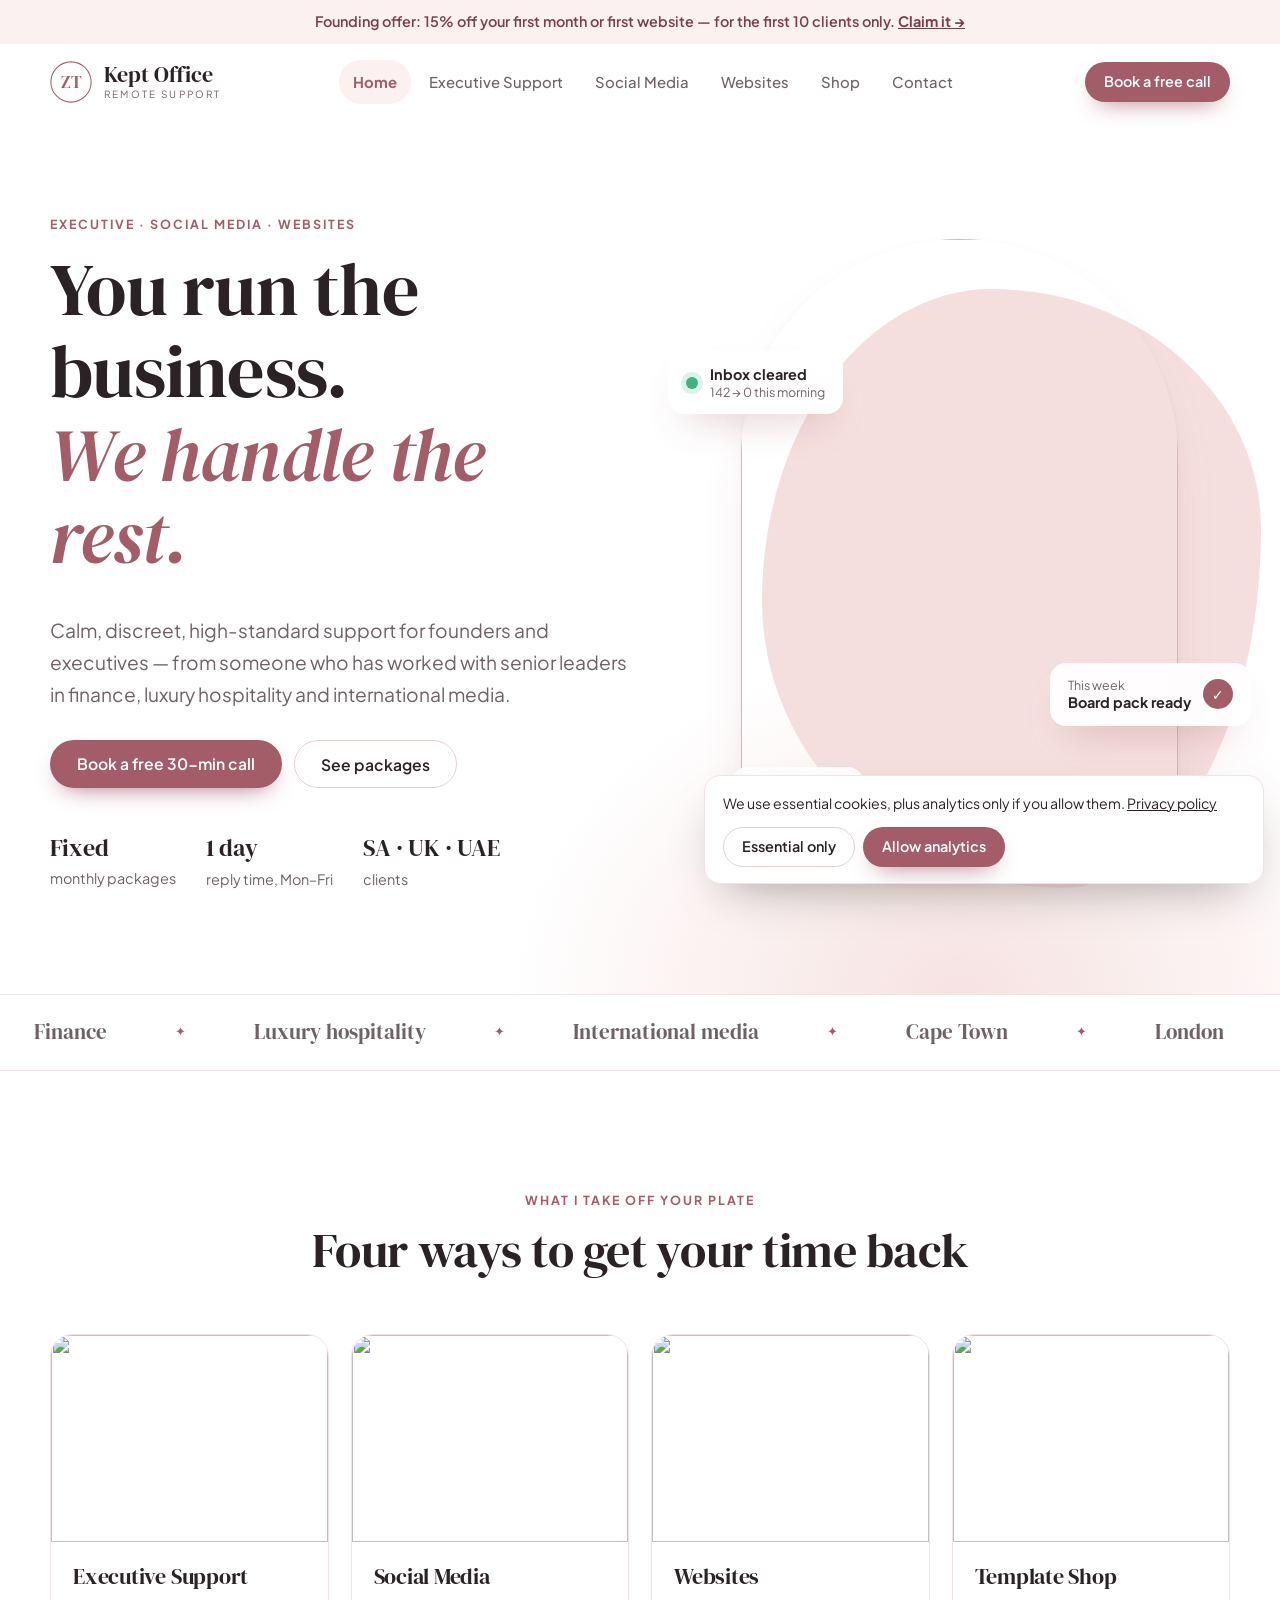
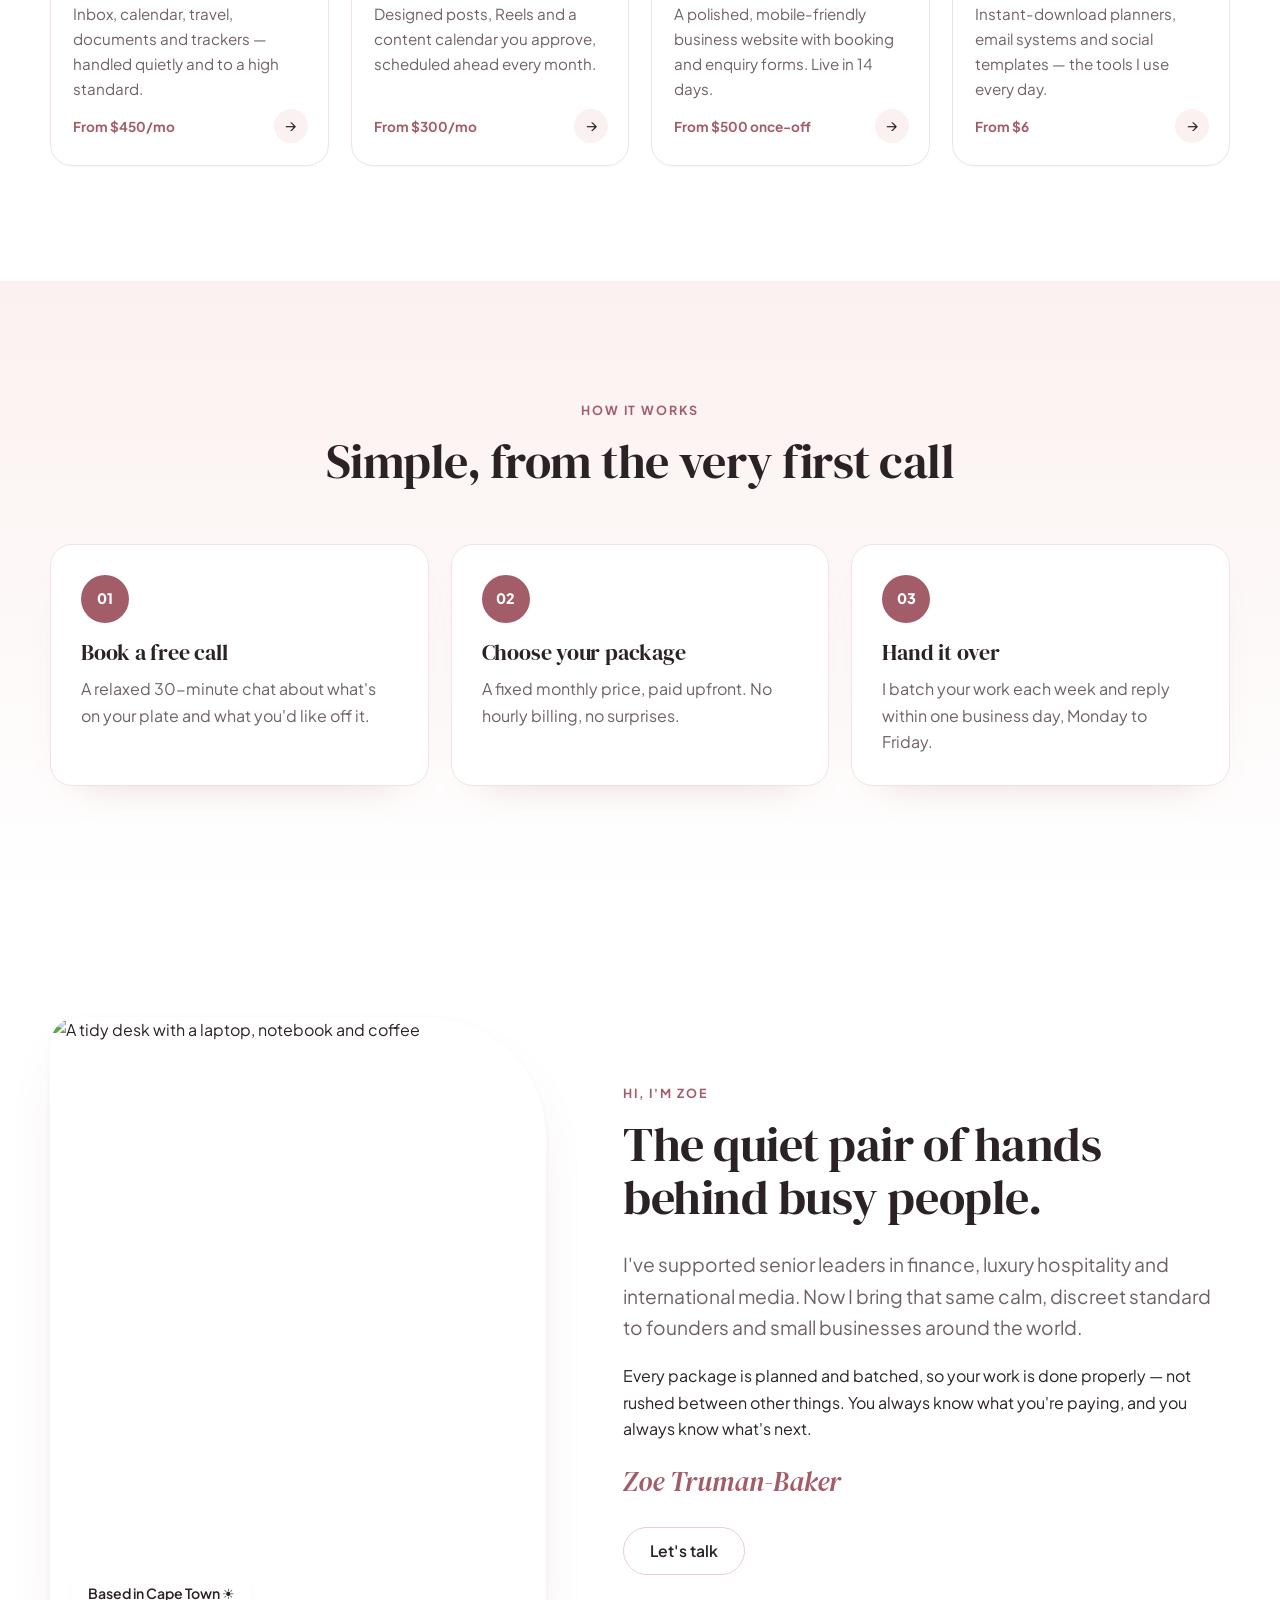
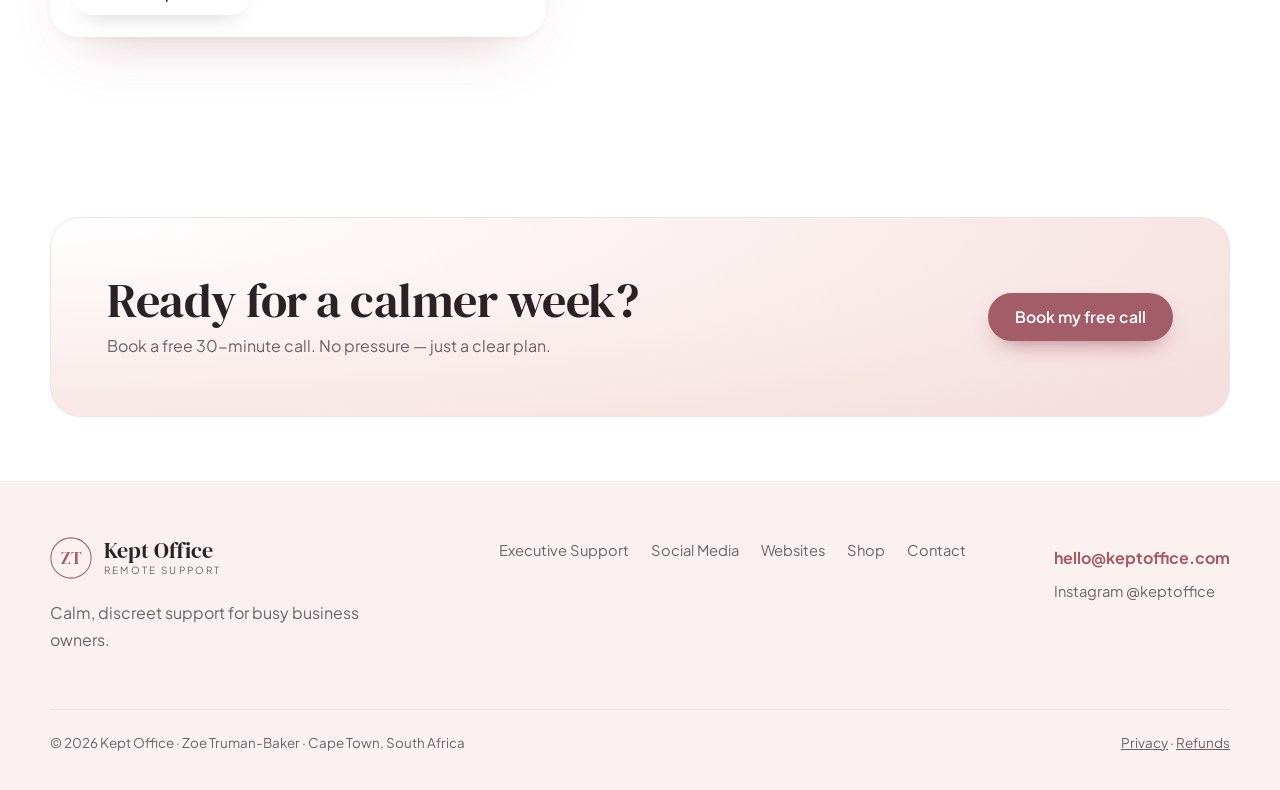
==== option-1-blush/index.html @ e0695403 "Kept Office website: three design options built from the brief" ====
<!doctype html>
<html lang="en">
<head>
  <meta charset="utf-8">
  <meta name="viewport" content="width=device-width, initial-scale=1">
  <title>Kept Office — Executive, Social Media & Website Support</title>
  <meta name="description" content="Kept Office takes admin, social media and websites off busy business owners' plates. Fixed monthly packages, calm and discreet support from Cape Town. Book a free 30-minute call.">
  <meta property="og:title" content="Kept Office — You run the business. We handle the rest.">
  <meta property="og:description" content="Premium remote executive support, social media management, websites and templates.">
  <meta property="og:type" content="website">
  <meta name="theme-color" content="#ffffff">
  <link rel="icon" href="data:image/svg+xml,%3Csvg xmlns='http://www.w3.org/2000/svg' viewBox='0 0 48 48'%3E%3Ccircle cx='24' cy='24' r='24' fill='%23F7E1E0'/%3E%3Ctext x='24' y='31' text-anchor='middle' font-family='Georgia' font-size='19' fill='%23A35D69'%3EZT%3C/text%3E%3C/svg%3E">
  <link rel="preconnect" href="https://fonts.googleapis.com">
  <link rel="preconnect" href="https://fonts.gstatic.com" crossorigin>
  <link href="https://fonts.googleapis.com/css2?family=DM+Serif+Display:ital@0;1&family=Plus+Jakarta+Sans:wght@400;500;600;700;800&display=swap" rel="stylesheet">
  <link rel="stylesheet" href="../shared/base.css">
  <link rel="stylesheet" href="styles.css">
</head>
<body>
  <a class="skip" href="#main">Skip to content</a>

  <div class="offer"><span data-offer></span> <a href="#contact" data-tab-link="contact">Claim it →</a></div>

  <header class="header">
    <div class="wrap header__row">
      <a class="logo" href="#home" data-tab-link="home" aria-label="Kept Office home">
        <svg class="logo__mark" viewBox="0 0 48 48" aria-hidden="true"><circle cx="24" cy="24" r="23" fill="none" stroke="currentColor" stroke-width="1.2"/><text x="24" y="30.5" text-anchor="middle" font-family="DM Serif Display, Georgia, serif" font-size="19" fill="currentColor">ZT</text></svg>
        <span class="logo__word">Kept Office<small>Remote support</small></span>
      </a>
      <nav class="nav" aria-label="Main">
        <ul>
          <li><a href="#home" data-tab-link="home">Home</a></li>
          <li><a href="#executive" data-tab-link="executive">Executive Support</a></li>
          <li><a href="#social" data-tab-link="social">Social Media</a></li>
          <li><a href="#websites" data-tab-link="websites">Websites</a></li>
          <li><a href="#shop" data-tab-link="shop">Shop</a></li>
          <li><a href="#contact" data-tab-link="contact">Contact</a></li>
        </ul>
      </nav>
      <a class="btn btn--primary btn--sm header__cta" href="#contact" data-tab-link="contact">Book a free call</a>
      <button class="nav-toggle" aria-label="Menu" aria-expanded="false"><span></span></button>
    </div>
  </header>

  <main id="main">
    <!-- ================= HOME ================= -->
    <section data-panel="home" data-title="Home">
      <div class="hero">
        <div class="wrap hero__grid">
          <div class="hero__copy">
            <span class="eyebrow">Executive · Social media · Websites</span>
            <h1>You run the business. <em>We handle the rest.</em></h1>
            <p class="lede">Calm, discreet, high-standard support for founders and executives — from someone who has worked with senior leaders in finance, luxury hospitality and international media.</p>
            <div class="btn-row">
              <a class="btn btn--primary" href="#contact" data-tab-link="contact">Book a free 30-min call</a>
              <a class="btn btn--ghost" href="#executive" data-tab-link="executive">See packages</a>
            </div>
            <ul class="hero__trust">
              <li><strong>Fixed</strong> monthly packages</li>
              <li><strong>1 day</strong> reply time, Mon–Fri</li>
              <li><strong>SA · UK · UAE</strong> clients</li>
            </ul>
          </div>
          <div class="hero__art" aria-hidden="true">
            <div class="hero__blob"></div>
            <div class="hero__arch"><img src="https://images.unsplash.com/photo-1497215728101-856f4ea42174?auto=format&fit=crop&w=1000&q=80" alt=""></div>
            <div class="float float--a"><span class="float__dot"></span><div><b>Inbox cleared</b><small>142 → 0 this morning</small></div></div>
            <div class="float float--b"><div><small>This week</small><b>Board pack ready</b></div><span class="float__tick">✓</span></div>
            <div class="float float--c"><b>16</b><small>posts scheduled</small></div>
          </div>
        </div>
      </div>

      <div class="marquee" aria-hidden="true">
        <div class="marquee__track">
          <span>Finance</span><span>Luxury hospitality</span><span>International media</span><span>Cape Town</span><span>London</span><span>Dubai</span>
          <span>Finance</span><span>Luxury hospitality</span><span>International media</span><span>Cape Town</span><span>London</span><span>Dubai</span>
        </div>
      </div>

      <section class="section">
        <div class="wrap">
          <div class="section-head section-head--center">
            <span class="eyebrow">What I take off your plate</span>
            <h2>Four ways to get your time back</h2>
          </div>
          <div class="services" data-render="services"></div>
        </div>
      </section>

      <section class="section section--blush">
        <div class="wrap">
          <div class="section-head section-head--center">
            <span class="eyebrow">How it works</span>
            <h2>Simple, from the very first call</h2>
          </div>
          <ol class="steps" data-render="steps"></ol>
        </div>
      </section>

      <section class="section">
        <div class="wrap about">
          <div class="about__img" data-reveal>
            <img src="https://images.unsplash.com/photo-1488190211105-8b0e65b80b4e?auto=format&fit=crop&w=1000&q=80" alt="A tidy desk with a laptop, notebook and coffee" loading="lazy">
            <span class="about__tag">Based in Cape Town ☀</span>
          </div>
          <div class="about__copy" data-reveal style="--d:120ms">
            <span class="eyebrow">Hi, I'm Zoe</span>
            <h2>The quiet pair of hands behind busy people.</h2>
            <p class="lede">I've supported senior leaders in finance, luxury hospitality and international media. Now I bring that same calm, discreet standard to founders and small businesses around the world.</p>
            <p>Every package is planned and batched, so your work is done properly — not rushed between other things. You always know what you're paying, and you always know what's next.</p>
            <p class="signature">Zoe Truman-Baker</p>
            <a class="btn btn--ghost" href="#contact" data-tab-link="contact">Let's talk</a>
          </div>
        </div>
      </section>

      <section class="section section--tight">
        <div class="wrap">
          <div class="cta-band" data-reveal>
            <div>
              <h2>Ready for a calmer week?</h2>
              <p>Book a free 30-minute call. No pressure — just a clear plan.</p>
            </div>
            <a class="btn btn--primary" href="#contact" data-tab-link="contact">Book my free call</a>
          </div>
        </div>
      </section>
    </section>

    <!-- ================= EXECUTIVE ================= -->
    <section data-panel="executive" data-title="Executive Support" hidden>
      <div class="page-hero">
        <div class="wrap page-hero__grid">
          <div>
            <span class="eyebrow">Executive Support</span>
            <h1>Your inbox, calendar and paperwork — <em>handled.</em></h1>
            <p class="lede">Fixed monthly packages, paid upfront. Replies within one business day, Monday to Friday.</p>
          </div>
          <div class="page-hero__img"><img src="https://images.unsplash.com/photo-1484480974693-6ca0a78fb36b?auto=format&fit=crop&w=900&q=80" alt="An open planner and laptop on a desk" loading="lazy"></div>
        </div>
      </div>
      <section class="section section--top0">
        <div class="wrap">
          <div class="packages" data-render="packages" data-service="executive"></div>
          <p class="note">Prices in US dollars; rand shown at about R16.80 per dollar. Month to month — cancel any time before your next month.</p>
        </div>
      </section>
      <section class="section section--blush">
        <div class="wrap faq-wrap">
          <div class="section-head"><span class="eyebrow">Good to know</span><h2>Questions, answered</h2></div>
          <div class="faq" data-render="faq" data-service="executive"></div>
        </div>
      </section>
    </section>

    <!-- ================= SOCIAL ================= -->
    <section data-panel="social" data-title="Social Media" hidden>
      <div class="page-hero">
        <div class="wrap page-hero__grid">
          <div>
            <span class="eyebrow">Social Media Management</span>
            <h1>Show up every week, <em>without lifting a finger.</em></h1>
            <p class="lede">Designed posts, Reels and captions planned a month ahead — you approve, I schedule.</p>
          </div>
          <div class="page-hero__img"><img src="https://images.unsplash.com/photo-1611162617213-7d7a39e9b1d7?auto=format&fit=crop&w=900&q=80" alt="A phone showing social media apps" loading="lazy"></div>
        </div>
      </div>
      <section class="section section--top0">
        <div class="wrap">
          <div class="packages" data-render="packages" data-service="social"></div>
          <p class="note">Prices in US dollars; rand shown at about R16.80 per dollar. Ad spend for Premium is paid separately.</p>
        </div>
      </section>
      <section class="section section--blush">
        <div class="wrap faq-wrap">
          <div class="section-head"><span class="eyebrow">Good to know</span><h2>Questions, answered</h2></div>
          <div class="faq" data-render="faq" data-service="social"></div>
        </div>
      </section>
    </section>

    <!-- ================= WEBSITES ================= -->
    <section data-panel="websites" data-title="Websites" hidden>
      <div class="page-hero">
        <div class="wrap page-hero__grid">
          <div>
            <span class="eyebrow">Website Design</span>
            <h1>A beautiful website, <em>live in 14 days.</em></h1>
            <p class="lede">One clear price. Mobile-friendly, easy for you to edit, and built to bring you enquiries.</p>
          </div>
          <div class="page-hero__img"><img src="https://images.unsplash.com/photo-1467232004584-a241de8bcf5d?auto=format&fit=crop&w=900&q=80" alt="A website design on a laptop screen" loading="lazy"></div>
        </div>
      </div>
      <section class="section section--top0">
        <div class="wrap web-grid">
          <div class="packages packages--single" data-render="packages" data-service="websites"></div>
          <div>
            <h3>Add-ons</h3>
            <p class="muted">Optional extras on top of your website.</p>
            <ul class="addons" data-render="addons"></ul>
          </div>
        </div>
      </section>
      <section class="section section--blush">
        <div class="wrap">
          <div class="section-head"><span class="eyebrow">Sample websites</span><h2>Recent sample builds</h2><p class="lede">Three very different sites for fictional businesses — open one to explore it in full.</p></div>
          <div class="samples" data-render="samples"></div>
        </div>
      </section>
      <section class="section">
        <div class="wrap faq-wrap">
          <div class="section-head"><span class="eyebrow">Good to know</span><h2>Questions, answered</h2></div>
          <div class="faq" data-render="faq" data-service="websites"></div>
        </div>
      </section>
    </section>

    <!-- ================= SHOP ================= -->
    <section data-panel="shop" data-title="Shop" hidden>
      <div class="page-hero page-hero--center">
        <div class="wrap">
          <span class="eyebrow">The Shop</span>
          <h1>Templates I use <em>every day.</em></h1>
          <p class="lede">Instant downloads from $6. Planners, email systems and social templates — ready the moment you pay.</p>
        </div>
      </div>
      <section class="section section--top0">
        <div class="wrap">
          <h2 class="h-sm">Bundles</h2>
          <div class="bundles" data-render="bundles"></div>
        </div>
      </section>
      <section class="section section--blush">
        <div class="wrap">
          <div class="shop-head"><h2 class="h-sm">All templates</h2><div class="filters" data-render="filters"></div></div>
          <div class="products" data-render="products"></div>
        </div>
      </section>
      <section class="section">
        <div class="wrap">
          <div class="lead">
            <div><span class="eyebrow">Free download</span><h2>Get the content calendar free</h2><p class="muted">A ready-to-use monthly planner for your posts. Pop in your email and it's yours.</p></div>
            <form data-form="lead" novalidate>
              <label class="sr-only" for="lead-email-1">Email address</label>
              <input id="lead-email-1" type="email" name="email" placeholder="Your email address" required autocomplete="email">
              <button class="btn btn--primary" type="submit">Send it to me</button>
              <p class="form__status" role="status"></p>
            </form>
          </div>
        </div>
      </section>
    </section>

    <!-- ================= CONTACT ================= -->
    <section data-panel="contact" data-title="Contact" hidden>
      <div class="page-hero page-hero--center">
        <div class="wrap">
          <span class="eyebrow">Contact</span>
          <h1>Let's make your week <em>lighter.</em></h1>
          <p class="lede">Book a free 30-minute discovery call, or send a message. I reply within one business day.</p>
        </div>
      </div>
      <section class="section section--top0">
        <div class="wrap contact">
          <div class="card card--blush">
            <h2 class="h-sm">Book a free 30-minute call</h2>
            <p class="muted">Pick a time that suits you. We'll talk about what's on your plate and which package fits.</p>
            <div class="booking__slots" aria-hidden="true"><span>Mon 10:00</span><span>Tue 14:30</span><span>Wed 09:00</span><span>Thu 11:00</span><span>Fri 13:00</span><span>More…</span></div>
            <a class="btn btn--primary" data-booking href="#">Open the booking calendar</a>
            <hr>
            <p class="muted small">Prefer email?</p>
            <a class="contact__email" data-email href="#"></a>
          </div>
          <div class="card">
            <h2 class="h-sm">Send a message</h2>
            <form class="form" data-form="contact">
              <div class="form__row">
                <div class="field"><label for="c1-name">Your name</label><input id="c1-name" name="name" required autocomplete="name"></div>
                <div class="field"><label for="c1-email">Email</label><input id="c1-email" type="email" name="email" required autocomplete="email"></div>
              </div>
              <div class="field"><label for="c1-company">Business name <span class="muted">(optional)</span></label><input id="c1-company" name="company" autocomplete="organization"></div>
              <div class="field"><label for="c1-topic">I'm interested in</label><select id="c1-topic" name="topic" data-render="topics"></select></div>
              <div class="field"><label for="c1-msg">Message</label><textarea id="c1-msg" name="message" required placeholder="A little about your business and what you'd like help with"></textarea></div>
              <button class="btn btn--primary" type="submit">Send message</button>
              <p class="form__status" role="status"></p>
            </form>
          </div>
        </div>
      </section>
    </section>
  </main>

  <footer class="footer">
    <div class="wrap">
      <div class="footer__row">
        <div>
          <a class="logo" href="#home" data-tab-link="home">
            <svg class="logo__mark" viewBox="0 0 48 48" aria-hidden="true"><circle cx="24" cy="24" r="23" fill="none" stroke="currentColor" stroke-width="1.2"/><text x="24" y="30.5" text-anchor="middle" font-family="DM Serif Display, Georgia, serif" font-size="19" fill="currentColor">ZT</text></svg>
            <span class="logo__word">Kept Office<small>Remote support</small></span>
          </a>
          <p class="muted footer__tag">Calm, discreet support for busy business owners.</p>
        </div>
        <ul class="footer__links">
          <li><a href="#executive" data-tab-link="executive">Executive Support</a></li>
          <li><a href="#social" data-tab-link="social">Social Media</a></li>
          <li><a href="#websites" data-tab-link="websites">Websites</a></li>
          <li><a href="#shop" data-tab-link="shop">Shop</a></li>
          <li><a href="#contact" data-tab-link="contact">Contact</a></li>
        </ul>
        <div>
          <a class="contact__email" data-email href="#"></a><br>
          <a class="footer__ig" href="https://instagram.com/keptoffice" target="_blank" rel="noopener">Instagram @keptoffice</a>
        </div>
      </div>
      <div class="footer__base">
        <span>© <span data-year></span> Kept Office · Zoe Truman-Baker · Cape Town, South Africa</span>
        <span><a href="#" data-policy="privacy">Privacy</a> · <a href="#" data-policy="refund">Refunds</a></span>
      </div>
    </div>
  </footer>

  <script src="../shared/content.js"></script>
  <script src="../shared/app.js"></script>
</body>
</html>
---- shared/base.css ----
/* =========================================================
   Kept Office — shared base styles
   Each design option sets the tokens in :root and adds its own look.
   ========================================================= */
*,
*::before,
*::after { box-sizing: border-box; }
[hidden] { display: none !important; }
html { -webkit-text-size-adjust: 100%; scroll-padding-top: 90px; }
body {
  margin: 0;
  font-family: "Plus Jakarta Sans", system-ui, -apple-system, "Segoe UI", sans-serif;
  font-size: 1rem;
  line-height: 1.65;
  color: var(--ink);
  background: var(--bg);
  -webkit-font-smoothing: antialiased;
  overflow-x: hidden;
}
body.modal-open { overflow: hidden; }
img, svg { display: block; max-width: 100%; }
img { height: auto; }
a { color: inherit; }
button { font: inherit; color: inherit; cursor: pointer; }
h1, h2, h3, h4 { font-family: "DM Serif Display", Georgia, serif; font-weight: 400; line-height: 1.12; margin: 0 0 .5em; letter-spacing: -.01em; }
h1 { font-size: clamp(2.6rem, 6vw, 4.6rem); }
h2 { font-size: clamp(2rem, 4vw, 3rem); }
h3 { font-size: 1.45rem; }
p { margin: 0 0 1em; }
:focus-visible { outline: 3px solid var(--focus, var(--accent)); outline-offset: 3px; border-radius: 6px; }
[tabindex="-1"]:focus { outline: none; }

.wrap { width: min(1180px, 100% - 32px); margin-inline: auto; }
.section { padding: clamp(64px, 9vw, 120px) 0; }
.eyebrow { display: inline-block; font-size: .78rem; font-weight: 700; letter-spacing: .16em; text-transform: uppercase; color: var(--accent); margin-bottom: 14px; }
.lede { font-size: clamp(1.05rem, 1.6vw, 1.2rem); color: var(--muted); max-width: 60ch; }
.section-head { max-width: 680px; margin-bottom: clamp(36px, 5vw, 56px); }
.section-head--center { text-align: center; margin-inline: auto; }
.section-head--center .lede { margin-inline: auto; }
.muted { color: var(--muted); }
.small { font-size: .88rem; }
.h-sm { font-size: clamp(1.6rem, 2.6vw, 2.1rem); }
.sr-only { position: absolute; width: 1px; height: 1px; padding: 0; margin: -1px; overflow: hidden; clip: rect(0,0,0,0); white-space: nowrap; border: 0; }
.section--tight { padding: clamp(32px, 5vw, 64px) 0; }
.section--top0 { padding-top: 0; }
.page-hero--center { text-align: center; }
.page-hero--center h1, .page-hero--center .lede { margin-inline: auto; }
.page-hero__grid { display: grid; grid-template-columns: 1.2fr .8fr; gap: 48px; align-items: center; }
.page-hero__img { border-radius: var(--radius); overflow: hidden; aspect-ratio: 4 / 3; box-shadow: var(--shadow-lg); }
.page-hero__img img { width: 100%; height: 100%; object-fit: cover; }
@media (max-width: 860px) { .page-hero__grid { grid-template-columns: 1fr; gap: 28px; } }
.web-grid { display: grid; grid-template-columns: 1fr 1fr; gap: 40px; align-items: start; }
.web-grid .packages--single { max-width: none; }
@media (max-width: 860px) { .web-grid { grid-template-columns: 1fr; } }
.shop-head { display: flex; flex-wrap: wrap; justify-content: space-between; align-items: center; gap: 8px 24px; margin-bottom: 8px; }
.shop-head .h-sm { margin: 0 0 28px; }
hr { border: 0; border-top: 1px solid var(--line); margin: 26px 0; }
.skip { position: absolute; left: -9999px; top: 8px; z-index: 999; background: var(--ink); color: var(--bg); padding: 10px 16px; border-radius: 8px; }
.skip:focus { left: 8px; }

/* ---------- Buttons ---------- */
.btn {
  display: inline-flex; align-items: center; justify-content: center; gap: 10px;
  min-height: 48px; padding: 0 26px; border-radius: var(--btn-radius, 999px);
  font-weight: 600; font-size: .98rem; text-decoration: none; border: 1.5px solid transparent;
  transition: transform .25s ease, background .25s ease, color .25s ease, box-shadow .25s ease, border-color .25s ease;
  white-space: nowrap;
}
.btn:hover { transform: translateY(-2px); }
.btn:active { transform: translateY(0); }
.btn--primary { background: var(--accent); color: var(--accent-ink); box-shadow: 0 10px 24px -12px var(--accent); }
.btn--primary:hover { background: var(--accent-hover, var(--accent)); box-shadow: 0 16px 30px -12px var(--accent); }
.btn--ghost { background: transparent; color: var(--ink); border-color: var(--line-strong, var(--line)); }
.btn--ghost:hover { border-color: var(--ink); }
.btn--sm { min-height: 40px; padding: 0 18px; font-size: .9rem; }
.btn-row { display: flex; flex-wrap: wrap; gap: 12px; }

/* ---------- Logo ---------- */
.logo { display: inline-flex; align-items: center; gap: 12px; text-decoration: none; color: var(--ink); }
.logo__mark { width: 42px; height: 42px; flex: none; }
.logo__word { font-family: "DM Serif Display", Georgia, serif; font-size: 1.35rem; line-height: 1; }
.logo__word small { display: block; font-family: "Plus Jakarta Sans", sans-serif; font-size: .62rem; letter-spacing: .22em; text-transform: uppercase; color: var(--muted); margin-top: 4px; }

/* ---------- Header + tab nav ---------- */
.header { position: sticky; top: 0; z-index: 50; background: var(--header-bg, var(--bg)); transition: box-shadow .3s ease, background .3s ease; }
.header.is-scrolled { box-shadow: 0 8px 30px -18px rgba(0,0,0,.25); }
.header__row { display: flex; align-items: center; justify-content: space-between; gap: 20px; min-height: 76px; }
.nav ul { list-style: none; margin: 0; padding: 0; display: flex; gap: 4px; }
.nav a { display: block; padding: 10px 14px; border-radius: 999px; text-decoration: none; font-size: .93rem; font-weight: 500; color: var(--muted); transition: color .2s, background .2s; }
.nav a:hover { color: var(--ink); }
.nav a.is-active { color: var(--ink); font-weight: 700; }
.nav-toggle { display: none; width: 46px; height: 46px; border-radius: 12px; border: 1px solid var(--line); background: var(--surface); align-items: center; justify-content: center; }
.nav-toggle span, .nav-toggle span::before, .nav-toggle span::after { display: block; width: 20px; height: 2px; background: var(--ink); border-radius: 2px; position: relative; transition: transform .3s, background .3s; }
.nav-toggle span::before, .nav-toggle span::after { content: ""; position: absolute; left: 0; }
.nav-toggle span::before { top: -6px; }
.nav-toggle span::after { top: 6px; }
.nav-open .nav-toggle span { background: transparent; }
.nav-open .nav-toggle span::before { transform: translateY(6px) rotate(45deg); }
.nav-open .nav-toggle span::after { transform: translateY(-6px) rotate(-45deg); }
.header__cta { flex: none; }

@media (max-width: 980px) {
  .nav-toggle { display: inline-flex; }
  .header__cta { display: none; }
  .nav { position: absolute; left: 0; right: 0; top: 100%; background: var(--header-bg, var(--bg)); border-bottom: 1px solid var(--line); box-shadow: 0 20px 30px -20px rgba(0,0,0,.25); max-height: 0; overflow: hidden; transition: max-height .4s ease; }
  .nav-open .nav { max-height: 80vh; }
  .nav ul { flex-direction: column; padding: 8px 16px 20px; }
  .nav a { padding: 14px 12px; font-size: 1.05rem; border-radius: 10px; }
}

/* ---------- Offer banner ---------- */
.offer { text-align: center; font-size: .9rem; font-weight: 600; padding: 10px 16px; background: var(--offer-bg, var(--accent)); color: var(--offer-ink, var(--accent-ink)); }
.offer a { font-weight: 700; }

/* ---------- Panels ---------- */
[data-panel].is-active { animation: panelIn .55s cubic-bezier(.2,.7,.2,1) both; }
@keyframes panelIn { from { opacity: 0; transform: translateY(14px); } to { opacity: 1; transform: none; } }
.page-hero { padding: clamp(56px, 8vw, 104px) 0 clamp(32px, 5vw, 56px); }
.page-hero h1 { font-size: clamp(2.4rem, 5.4vw, 4rem); max-width: 16ch; }

/* ---------- Reveal ---------- */
[data-reveal] { opacity: 0; transform: translateY(22px); transition: opacity .7s ease var(--d, 0ms), transform .7s cubic-bezier(.2,.7,.2,1) var(--d, 0ms); }
[data-reveal].is-visible { opacity: 1; transform: none; }

/* ---------- Service cards ---------- */
.services { display: grid; grid-template-columns: repeat(4, 1fr); gap: 22px; }
.svc { position: relative; display: flex; flex-direction: column; text-decoration: none; color: inherit; background: var(--surface); border-radius: var(--radius); overflow: hidden; border: 1px solid var(--line); transition: transform .35s ease, box-shadow .35s ease, border-color .35s; }
.svc:hover { transform: translateY(-6px); box-shadow: var(--shadow-lg); }
.svc__img { aspect-ratio: 4 / 3; overflow: hidden; }
.svc__img img { width: 100%; height: 100%; object-fit: cover; transition: transform .8s ease; }
.svc:hover .svc__img img { transform: scale(1.06); }
.svc__body { padding: 22px 22px 26px; display: flex; flex-direction: column; flex: 1; }
.svc__title { font-size: 1.4rem; }
.svc__text { color: var(--muted); font-size: .95rem; flex: 1; }
.svc__from { font-size: .85rem; font-weight: 700; color: var(--accent); }
.svc__arrow { position: absolute; right: 20px; bottom: 22px; width: 34px; height: 34px; border-radius: 50%; display: grid; place-items: center; background: var(--chip-bg); transition: transform .3s, background .3s, color .3s; }
.svc:hover .svc__arrow { transform: translateX(4px); background: var(--accent); color: var(--accent-ink); }
@media (max-width: 1080px) { .services { grid-template-columns: repeat(2, 1fr); } }
@media (max-width: 560px) { .services { grid-template-columns: 1fr; } }

/* ---------- Steps ---------- */
.steps { list-style: none; padding: 0; margin: 0; display: grid; grid-template-columns: repeat(3, 1fr); gap: 22px; counter-reset: s; }
.step { padding: 30px; border-radius: var(--radius); background: var(--surface); border: 1px solid var(--line); }
.step__n { display: inline-grid; place-items: center; width: 48px; height: 48px; border-radius: 50%; background: var(--chip-bg); color: var(--accent); font-weight: 800; font-size: .9rem; margin-bottom: 18px; }
.step__title { font-size: 1.35rem; }
.step__text { color: var(--muted); margin: 0; }
@media (max-width: 860px) { .steps { grid-template-columns: 1fr; } }

/* ---------- Packages ---------- */
.packages { display: grid; grid-template-columns: repeat(3, 1fr); gap: 22px; align-items: stretch; }
.packages--single { grid-template-columns: minmax(0, 1fr); max-width: 560px; }
.pkg { position: relative; display: flex; flex-direction: column; padding: 34px 30px 30px; border-radius: var(--radius); background: var(--surface); border: 1px solid var(--line); transition: transform .35s ease, box-shadow .35s ease; }
.pkg:hover { transform: translateY(-4px); box-shadow: var(--shadow-lg); }
.pkg--featured { border-color: var(--accent); box-shadow: var(--shadow-lg); }
.pkg__badge { position: absolute; top: -13px; left: 30px; padding: 5px 14px; border-radius: 999px; font-size: .74rem; font-weight: 700; letter-spacing: .06em; text-transform: uppercase; background: var(--accent); color: var(--accent-ink); }
.pkg__name { font-size: 1.6rem; margin-bottom: 10px; }
.pkg__price { margin: 0; display: flex; align-items: baseline; gap: 4px; }
.pkg__amt { font-family: "DM Serif Display", Georgia, serif; font-size: 3rem; line-height: 1; }
.pkg__per { color: var(--muted); font-weight: 500; }
.pkg__zar { color: var(--muted); font-size: .88rem; margin: 6px 0 22px; }
.pkg__list { list-style: none; padding: 22px 0 0; margin: 0 0 26px; border-top: 1px solid var(--line); display: grid; gap: 11px; flex: 1; }
.pkg__list li { position: relative; padding-left: 28px; font-size: .95rem; }
.pkg__list li::before { content: ""; position: absolute; left: 0; top: .32em; width: 17px; height: 17px; border-radius: 50%; background: var(--chip-bg) url("data:image/svg+xml,%3Csvg xmlns='http://www.w3.org/2000/svg' viewBox='0 0 16 16'%3E%3Cpath d='M4 8.5l2.5 2.5L12 5.5' fill='none' stroke='%23000' stroke-width='2' stroke-linecap='round' stroke-linejoin='round' opacity='.75'/%3E%3C/svg%3E") center/12px no-repeat; }
.pkg__cta { width: 100%; }
.note { font-size: .9rem; color: var(--muted); margin-top: 22px; }
@media (max-width: 980px) { .packages { grid-template-columns: 1fr; max-width: 560px; } }

/* ---------- FAQ ---------- */
.faq { display: grid; gap: 12px; max-width: 820px; }
.faq__item { border-radius: calc(var(--radius) * .7); background: var(--surface); border: 1px solid var(--line); overflow: hidden; }
.faq__item summary { list-style: none; display: flex; align-items: center; justify-content: space-between; gap: 18px; padding: 20px 24px; cursor: pointer; font-weight: 600; }
.faq__item summary::-webkit-details-marker { display: none; }
.faq__icon { position: relative; flex: none; width: 28px; height: 28px; border-radius: 50%; background: var(--chip-bg); }
.faq__icon::before, .faq__icon::after { content: ""; position: absolute; inset: 0; margin: auto; width: 11px; height: 2px; background: var(--accent); border-radius: 2px; transition: transform .3s; }
.faq__icon::after { transform: rotate(90deg); }
.faq__item[open] .faq__icon::after { transform: rotate(0); }
.faq__a { padding: 0 24px 20px; color: var(--muted); }
.faq__a p { margin: 0; }

/* ---------- Add-ons ---------- */
.addons { list-style: none; margin: 0; padding: 0; display: grid; gap: 10px; }
.addon { display: grid; grid-template-columns: 1fr auto; align-items: baseline; gap: 2px 16px; padding: 16px 20px; border-radius: calc(var(--radius) * .6); background: var(--surface); border: 1px solid var(--line); }
.addon__price { font-weight: 700; }
.addon__zar { grid-column: 2; text-align: right; color: var(--muted); font-size: .8rem; }

/* ---------- Sample sites in browser frames ---------- */
.samples { display: grid; grid-template-columns: repeat(3, 1fr); gap: 26px; }
.sample { display: block; text-decoration: none; color: inherit; }
.browser { border-radius: 14px; overflow: hidden; background: var(--surface); box-shadow: var(--shadow-lg); border: 1px solid var(--line); transition: transform .4s ease, box-shadow .4s ease; }
.sample:hover .browser { transform: translateY(-6px) rotate(-.4deg); }
.browser__bar { display: flex; align-items: center; gap: 6px; padding: 10px 12px; background: var(--chip-bg); }
.browser__bar i { width: 10px; height: 10px; border-radius: 50%; background: rgba(0,0,0,.18); }
.browser__bar i:nth-child(1) { background: #ff6058; } .browser__bar i:nth-child(2) { background: #ffbd2e; } .browser__bar i:nth-child(3) { background: #28c940; }
.browser__url { margin-left: 10px; flex: 1; font-size: .72rem; color: var(--muted); background: var(--surface); border-radius: 6px; padding: 3px 10px; overflow: hidden; text-overflow: ellipsis; white-space: nowrap; }
.browser__view { position: relative; aspect-ratio: 16 / 11; overflow: hidden; }
.browser__view img { width: 100%; height: 100%; object-fit: cover; transition: transform 6s ease; }
.sample:hover .browser__view img { transform: scale(1.08) translateY(-3%); }
.browser__mock { position: absolute; inset: 0; display: flex; flex-direction: column; justify-content: space-between; padding: 14px 16px 18px; color: #fff; background: linear-gradient(180deg, rgba(0,0,0,.45), transparent 35%, transparent 55%, rgba(0,0,0,.55)); }
.browser__nav { display: flex; justify-content: space-between; align-items: center; font-size: .72rem; gap: 8px; }
.browser__nav b { font-family: "DM Serif Display", serif; font-weight: 400; font-size: 1rem; }
.browser__head { font-family: "DM Serif Display", serif; font-size: 1.45rem; line-height: 1.1; margin: 0; max-width: 14ch; }
.sample__meta { padding: 18px 4px 0; }
.sample__meta h3 { margin-bottom: 2px; }
.sample__meta p { color: var(--muted); font-size: .9rem; margin-bottom: 8px; }
.sample__cta { font-weight: 700; font-size: .9rem; color: var(--accent); }
.sample--soon .sample__cta { color: var(--muted); }
@media (max-width: 980px) { .samples { grid-template-columns: 1fr; max-width: 520px; } }

/* ---------- Shop ---------- */
.bundles { display: grid; grid-template-columns: repeat(3, 1fr); gap: 22px; }
.bundle { position: relative; display: flex; flex-direction: column; border-radius: var(--radius); background: var(--surface); border: 1px solid var(--line); overflow: hidden; }
.bundle--featured { border-color: var(--accent); box-shadow: var(--shadow-lg); }
.bundle__preview { aspect-ratio: 300 / 170; overflow: hidden; }
.bundle__preview svg { width: 100%; height: 100%; }
.bundle__body { position: relative; padding: 26px; display: flex; flex-direction: column; flex: 1; }
.bundle__body .pkg__badge { top: -13px; left: 26px; }
.bundle__name { font-size: 1.4rem; }
.bundle__price { margin: 0 0 14px; }
.bundle__price strong { font-family: "DM Serif Display", serif; font-weight: 400; font-size: 2rem; }
.bundle__price s { color: var(--muted); margin-left: 6px; }
.bundle__list { margin: 0 0 22px; padding-left: 18px; color: var(--muted); font-size: .93rem; flex: 1; }
@media (max-width: 980px) { .bundles { grid-template-columns: 1fr; max-width: 560px; } }

.filters { display: flex; flex-wrap: wrap; gap: 10px; margin-bottom: 28px; }
.chip { min-height: 42px; padding: 0 18px; border-radius: 999px; border: 1px solid var(--line-strong, var(--line)); background: var(--surface); font-weight: 600; font-size: .9rem; transition: background .2s, color .2s, border-color .2s; }
.chip:hover { border-color: var(--ink); }
.chip.is-active { background: var(--ink); color: var(--bg); border-color: var(--ink); }

.products { display: grid; grid-template-columns: repeat(auto-fill, minmax(230px, 1fr)); gap: 20px; }
.prod { display: flex; flex-direction: column; text-align: left; padding: 0; border-radius: var(--radius); background: var(--surface); border: 1px solid var(--line); overflow: hidden; transition: transform .3s ease, box-shadow .3s ease; }
.prod:hover { transform: translateY(-5px); box-shadow: var(--shadow-lg); }
.prod__preview { display: block; aspect-ratio: 300 / 210; overflow: hidden; }
.prod__preview svg { width: 100%; height: 100%; transition: transform .6s ease; }
.prod:hover .prod__preview svg { transform: scale(1.05); }
.prod__body { display: grid; gap: 4px; padding: 16px 18px 20px; }
.prod__cat { font-size: .72rem; font-weight: 700; letter-spacing: .1em; text-transform: uppercase; color: var(--muted); }
.prod__name { font-weight: 700; line-height: 1.35; }
.prod__price { font-weight: 700; color: var(--accent); }

.lead { display: grid; grid-template-columns: 1.1fr 1fr; gap: 32px; align-items: center; padding: clamp(28px, 5vw, 52px); border-radius: calc(var(--radius) * 1.4); background: var(--lead-bg, var(--chip-bg)); }
.lead h2 { font-size: clamp(1.7rem, 3vw, 2.3rem); }
.lead form { display: flex; flex-wrap: wrap; gap: 10px; }
.lead input { flex: 1 1 220px; }
@media (max-width: 860px) { .lead { grid-template-columns: 1fr; } }

/* ---------- Forms ---------- */
.field { display: grid; gap: 6px; }
.field label { font-size: .86rem; font-weight: 600; }
input, select, textarea {
  width: 100%; font: inherit; color: var(--ink); background: var(--input-bg, var(--surface));
  border: 1.5px solid var(--line-strong, var(--line)); border-radius: 12px; padding: 13px 15px; min-height: 50px;
  transition: border-color .2s, box-shadow .2s;
}
textarea { min-height: 140px; resize: vertical; }
input:focus, select:focus, textarea:focus { outline: none; border-color: var(--accent); box-shadow: 0 0 0 4px var(--ring, rgba(0,0,0,.08)); }
.form { display: grid; gap: 16px; }
.form__row { display: grid; grid-template-columns: 1fr 1fr; gap: 16px; }
.form__status { font-size: .92rem; margin: 0; min-height: 1.4em; }
.form__status[data-state="ok"] { color: var(--ok, #187a4b); }
.form__status[data-state="err"] { color: #b42318; }
@media (max-width: 600px) { .form__row { grid-template-columns: 1fr; } }

/* ---------- Contact ---------- */
.contact { display: grid; grid-template-columns: 1fr 1.15fr; gap: 28px; align-items: start; }
.card { border-radius: var(--radius); background: var(--surface); border: 1px solid var(--line); padding: clamp(24px, 4vw, 40px); }
.booking__slots { display: grid; grid-template-columns: repeat(3, 1fr); gap: 8px; margin: 18px 0 22px; }
.booking__slots span { text-align: center; padding: 10px 6px; border-radius: 10px; background: var(--chip-bg); font-size: .85rem; font-weight: 600; }
.contact__email { display: inline-flex; gap: 10px; align-items: center; font-weight: 700; text-decoration: none; margin-top: 8px; }
@media (max-width: 900px) { .contact { grid-template-columns: 1fr; } }

/* ---------- Footer ---------- */
.footer { padding: 56px 0 36px; }
.footer__row { display: flex; flex-wrap: wrap; justify-content: space-between; gap: 28px; align-items: flex-start; }
.footer__links { display: flex; flex-wrap: wrap; gap: 8px 22px; list-style: none; padding: 0; margin: 0; }
.footer__links a { text-decoration: none; font-size: .92rem; color: var(--muted); }
.footer__links a:hover { color: var(--ink); }
.footer__base { display: flex; flex-wrap: wrap; justify-content: space-between; gap: 12px; margin-top: 40px; padding-top: 22px; border-top: 1px solid var(--line); font-size: .84rem; color: var(--muted); }
.footer__base a { color: inherit; }

/* ---------- Modal ---------- */
.modal { width: min(900px, 100% - 24px); max-height: calc(100vh - 32px); padding: 0; border: 0; border-radius: calc(var(--radius) * 1.2); background: var(--surface); color: var(--ink); box-shadow: 0 40px 80px -30px rgba(0,0,0,.5); }
.modal::backdrop { background: rgba(15, 20, 25, .55); backdrop-filter: blur(4px); }
.modal[open] { animation: modalIn .35s cubic-bezier(.2,.7,.2,1); }
@keyframes modalIn { from { opacity: 0; transform: translateY(18px) scale(.98); } to { opacity: 1; transform: none; } }
.modal__inner { position: relative; }
.modal__close { position: absolute; top: 12px; right: 12px; z-index: 2; width: 42px; height: 42px; border-radius: 50%; border: 0; background: var(--surface); box-shadow: 0 4px 14px rgba(0,0,0,.15); font-size: 1.5rem; line-height: 1; }
.pmodal { display: grid; grid-template-columns: 1.1fr 1fr; }
.pmodal__preview { background: var(--chip-bg); min-height: 320px; }
.pmodal__preview svg { width: 100%; height: 100%; }
.pmodal__info { padding: 36px 32px 32px; }
.pmodal__name { font-size: 2rem; margin: 6px 0 6px; }
.pmodal__price { font-size: 1.5rem; font-weight: 700; color: var(--accent); }
.pmodal__price small { font-size: .85rem; color: var(--muted); font-weight: 500; }
.pmodal__h { font-family: "Plus Jakarta Sans", sans-serif; font-weight: 700; font-size: .8rem; letter-spacing: .12em; text-transform: uppercase; color: var(--muted); }
.pmodal .pkg__list { border: 0; padding-top: 0; }
.pmodal__buy { width: 100%; }
.pmodal__note { font-size: .85rem; color: var(--muted); margin: 12px 0 0; }
.policy { padding: 40px 36px 28px; max-width: 640px; }
.policy__small { font-size: .85rem; color: var(--muted); }
@media (max-width: 720px) { .pmodal { grid-template-columns: 1fr; } .pmodal__preview { min-height: 0; aspect-ratio: 300 / 210; } }

/* ---------- Cookie notice ---------- */
.cookie { position: fixed; left: 16px; right: 16px; bottom: 16px; z-index: 80; max-width: 560px; margin-left: auto; display: flex; flex-wrap: wrap; align-items: center; gap: 12px 18px; padding: 16px 18px; border-radius: 16px; background: var(--surface); border: 1px solid var(--line); box-shadow: 0 20px 50px -20px rgba(0,0,0,.35); font-size: .88rem; transform: translateY(140%); transition: transform .45s cubic-bezier(.2,.7,.2,1); }
.cookie.is-in { transform: none; }
.cookie p { margin: 0; flex: 1 1 240px; }
.cookie__btns { display: flex; gap: 8px; }

@media (prefers-reduced-motion: reduce) {
  *, *::before, *::after { animation-duration: .01ms !important; animation-iteration-count: 1 !important; transition-duration: .01ms !important; scroll-behavior: auto !important; }
}
---- option-1-blush/styles.css ----
/* =========================================================
   Option 1 — "Blush"  ·  white with a dash of light shadow pink
   ========================================================= */
:root {
  --bg: #ffffff;
  --surface: #ffffff;
  --ink: #2a2225;
  --muted: #6f6266;
  --line: #f1e3e3;
  --line-strong: #e6d0d0;
  --accent: #a35d69;          /* deep rose — AA contrast with white */
  --accent-hover: #8f4e5a;
  --accent-ink: #ffffff;
  --blush: #fbf1f0;           /* light shadow pink */
  --blush-2: #f5dfde;
  --chip-bg: #fbf1f0;
  --lead-bg: #fbf1f0;
  --radius: 22px;
  --shadow-lg: 0 30px 60px -32px rgba(163, 93, 105, .38), 0 2px 6px rgba(163, 93, 105, .06);
  --ring: rgba(163, 93, 105, .16);
  --offer-bg: #fbf1f0;
  --offer-ink: #7a3f4a;
  --pv-a: #a35d69; --pv-b: #e8b4b8; --pv-bg: #fbf1f0; --pv-line: #f1dcdc; --pv-paper: #fff;
  --header-bg: rgba(255, 255, 255, .86);
}
.header { backdrop-filter: saturate(1.4) blur(14px); -webkit-backdrop-filter: saturate(1.4) blur(14px); border-bottom: 1px solid transparent; }
.header.is-scrolled { border-bottom-color: var(--line); box-shadow: 0 10px 30px -24px rgba(163,93,105,.4); }
.logo__mark { color: var(--accent); }
.nav a:hover { background: var(--blush); }
.nav a.is-active { background: var(--blush); color: var(--accent); }
h1 em, h2 em { font-style: italic; color: var(--accent); }

.section--blush { background: linear-gradient(180deg, var(--blush) 0%, #fff 100%); }

/* ---------- Hero ---------- */
.hero { position: relative; padding: clamp(40px, 7vw, 96px) 0 clamp(56px, 8vw, 110px); overflow: hidden; }
.hero::before { content: ""; position: absolute; inset: auto -10% -40% 40%; height: 80%; background: radial-gradient(closest-side, rgba(245, 223, 222, .9), transparent); z-index: -1; }
.hero__grid { display: grid; grid-template-columns: 1.05fr .95fr; gap: clamp(32px, 5vw, 72px); align-items: center; }
.hero h1 { max-width: 13ch; animation: rise .9s cubic-bezier(.2,.7,.2,1) both; }
.hero h1 em { display: inline-block; }
.hero .lede { animation: rise .9s .12s cubic-bezier(.2,.7,.2,1) both; }
.hero .btn-row { margin-top: 30px; animation: rise .9s .22s cubic-bezier(.2,.7,.2,1) both; }
.hero__trust { list-style: none; padding: 0; margin: 40px 0 0; display: flex; flex-wrap: wrap; gap: 14px 30px; font-size: .9rem; color: var(--muted); animation: rise .9s .32s both; }
.hero__trust strong { display: block; font-family: "DM Serif Display", serif; font-weight: 400; font-size: 1.5rem; color: var(--ink); }
@keyframes rise { from { opacity: 0; transform: translateY(24px); } to { opacity: 1; transform: none; } }

.hero__art { position: relative; aspect-ratio: 5 / 6; max-width: 520px; justify-self: end; width: 100%; }
.hero__blob { position: absolute; inset: 8% -6% -4% 10%; background: var(--blush-2); border-radius: 46% 54% 40% 60% / 52% 40% 60% 48%; animation: morph 14s ease-in-out infinite; }
@keyframes morph { 50% { border-radius: 60% 40% 54% 46% / 42% 58% 42% 58%; transform: rotate(6deg); } }
.hero__arch { position: absolute; inset: 0 10% 4% 6%; border-radius: 999px 999px 28px 28px; overflow: hidden; box-shadow: var(--shadow-lg); animation: rise 1.1s .1s cubic-bezier(.2,.7,.2,1) both; }
.hero__arch img { width: 100%; height: 100%; object-fit: cover; }
.float { position: absolute; display: flex; align-items: center; gap: 12px; padding: 14px 18px; background: rgba(255,255,255,.92); backdrop-filter: blur(10px); border-radius: 16px; box-shadow: 0 20px 40px -20px rgba(163,93,105,.45); font-size: .9rem; line-height: 1.3; }
.float b { display: block; }
.float small { display: block; color: var(--muted); font-size: .78rem; }
.float--a { left: -8%; top: 18%; animation: bob 6s ease-in-out infinite; }
.float--b { right: -4%; bottom: 22%; animation: bob 7s 1s ease-in-out infinite; }
.float--c { left: 4%; bottom: 2%; flex-direction: column; align-items: flex-start; gap: 0; animation: bob 6.5s .5s ease-in-out infinite; }
.float--c b { font-family: "DM Serif Display", serif; font-weight: 400; font-size: 1.9rem; color: var(--accent); }
.float__dot { width: 12px; height: 12px; border-radius: 50%; background: #3fb27f; box-shadow: 0 0 0 5px rgba(63,178,127,.18); }
.float__tick { width: 30px; height: 30px; border-radius: 50%; display: grid; place-items: center; background: var(--accent); color: #fff; font-weight: 700; }
@keyframes bob { 50% { transform: translateY(-10px); } }
@media (max-width: 900px) {
  .hero__grid { grid-template-columns: 1fr; }
  .hero__art { justify-self: center; max-width: 420px; margin-top: 12px; }
  .float--a { left: -2%; }
  .float--b { right: -2%; }
}

/* ---------- Marquee ---------- */
.marquee { overflow: hidden; border-block: 1px solid var(--line); background: #fff; }
.marquee__track { display: flex; width: max-content; animation: scroll 32s linear infinite; }
.marquee span { padding: 20px 34px; font-family: "DM Serif Display", serif; font-size: 1.3rem; color: var(--muted); white-space: nowrap; }
.marquee span::after { content: "✦"; margin-left: 68px; font-size: .8rem; color: var(--accent); position: relative; top: -3px; }
@keyframes scroll { to { transform: translateX(-50%); } }

/* ---------- Cards — soft blush shadows ---------- */
.svc, .pkg, .step, .bundle, .prod, .faq__item, .addon, .card { border-color: var(--line); }
.svc { box-shadow: 0 1px 2px rgba(163,93,105,.05); }
.step { background: #fff; box-shadow: 0 20px 40px -32px rgba(163,93,105,.4); }
.step__n { background: var(--accent); color: #fff; }
.pkg--featured { background: linear-gradient(180deg, #fff 0%, var(--blush) 100%); }

/* ---------- About ---------- */
.about { display: grid; grid-template-columns: .9fr 1.1fr; gap: clamp(32px, 6vw, 80px); align-items: center; }
.about__img { position: relative; }
.about__img img { width: 100%; aspect-ratio: 4 / 5; object-fit: cover; border-radius: 28px 120px 28px 28px; box-shadow: var(--shadow-lg); }
.about__tag { position: absolute; left: 22px; bottom: 22px; background: #fff; padding: 10px 16px; border-radius: 999px; font-weight: 600; font-size: .88rem; box-shadow: 0 10px 24px -14px rgba(0,0,0,.3); }
.signature { font-family: "DM Serif Display", serif; font-style: italic; font-size: 1.7rem; color: var(--accent); margin: 18px 0 22px; }
@media (max-width: 860px) { .about { grid-template-columns: 1fr; } }

/* ---------- CTA band ---------- */
.cta-band { display: flex; flex-wrap: wrap; justify-content: space-between; align-items: center; gap: 24px; padding: clamp(32px, 5vw, 56px); border-radius: 30px; background: radial-gradient(120% 140% at 0% 0%, #fff 0%, var(--blush) 45%, var(--blush-2) 100%); border: 1px solid var(--line); }
.cta-band h2 { margin-bottom: 6px; }
.cta-band p { margin: 0; color: var(--muted); }

/* ---------- Page heroes ---------- */
.page-hero { background: linear-gradient(180deg, var(--blush) 0%, #fff 100%); }
.page-hero__img { border-radius: 26px 90px 26px 26px; }
.faq-wrap { display: grid; grid-template-columns: .8fr 1.2fr; gap: 40px; align-items: start; }
@media (max-width: 860px) { .faq-wrap { grid-template-columns: 1fr; } }

.card--blush { background: linear-gradient(180deg, var(--blush), #fff); }
.chip.is-active { background: var(--accent); border-color: var(--accent); color: #fff; }
.footer { background: var(--blush); margin-top: 0; }
.footer__tag { max-width: 30ch; margin-top: 14px; }
.footer__ig { display: inline-block; margin-top: 8px; color: var(--muted); font-size: .92rem; text-decoration: none; }
.contact__email { color: var(--accent); }
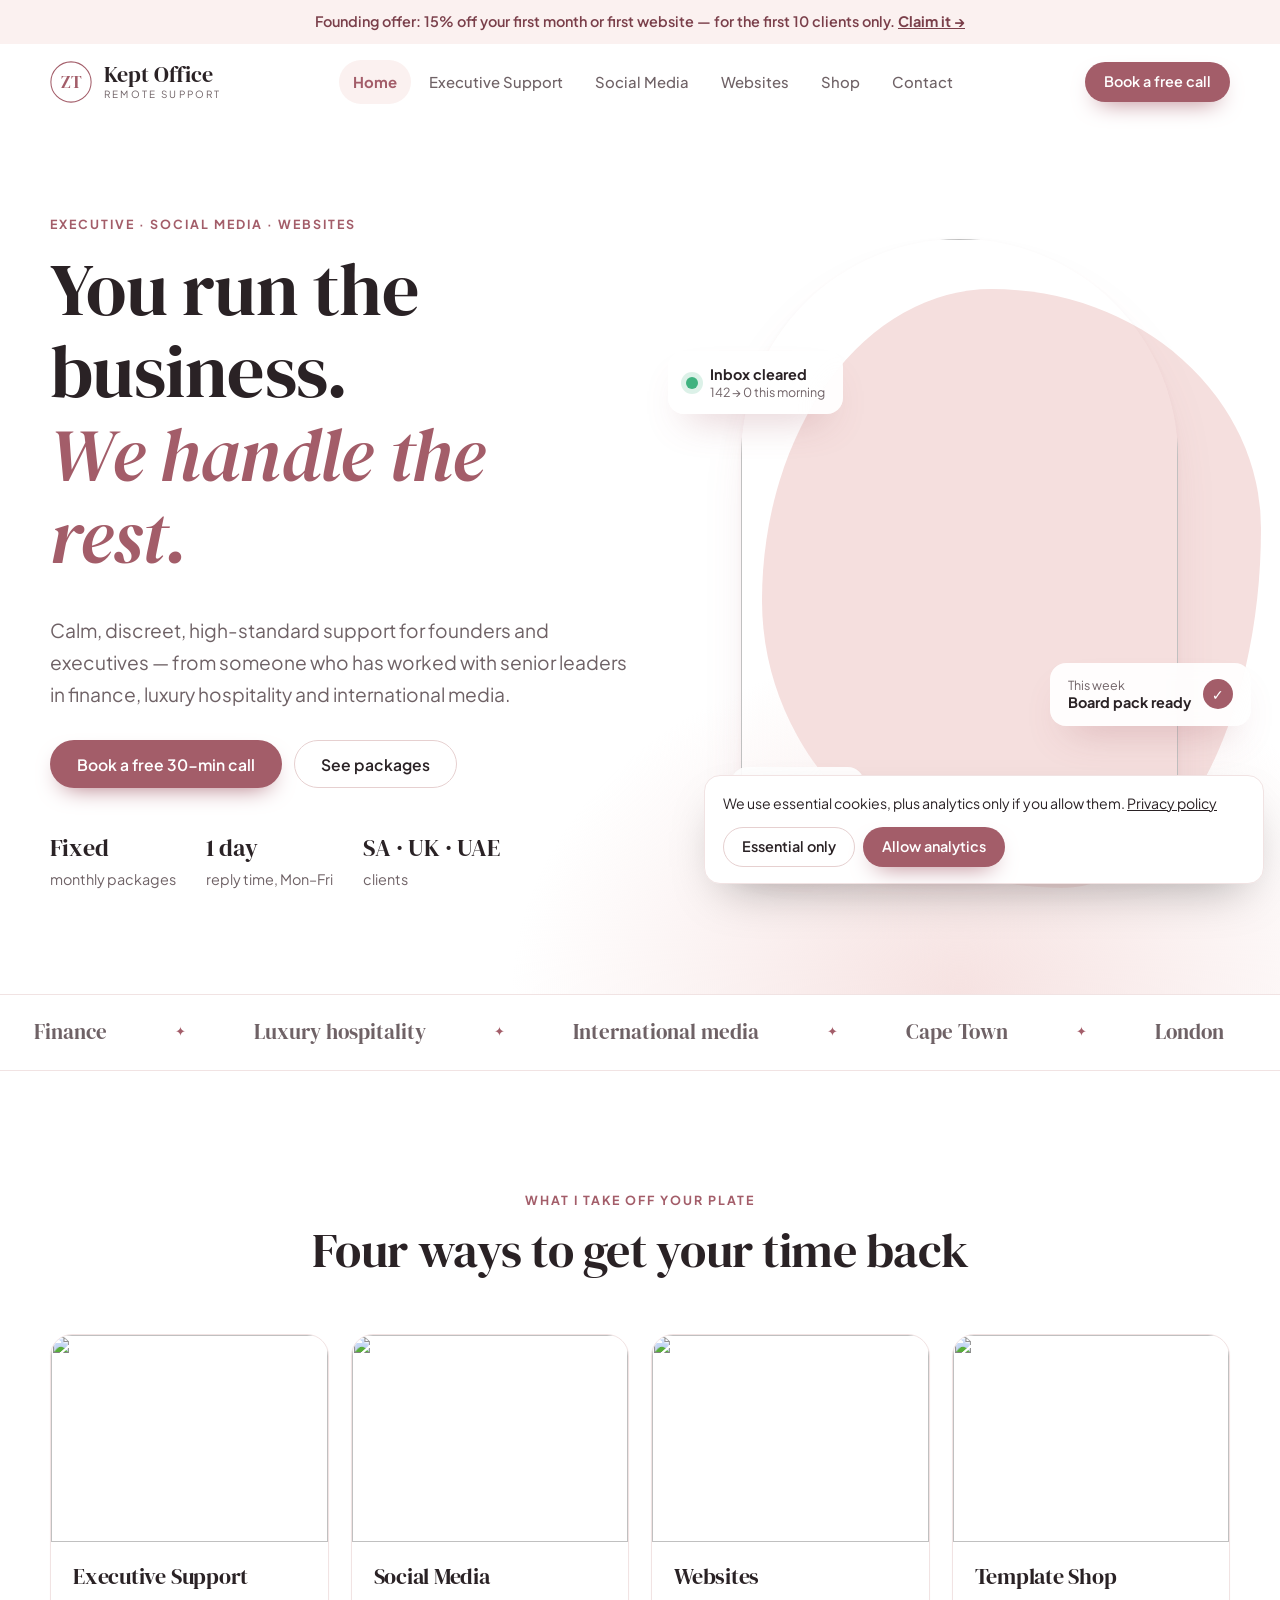
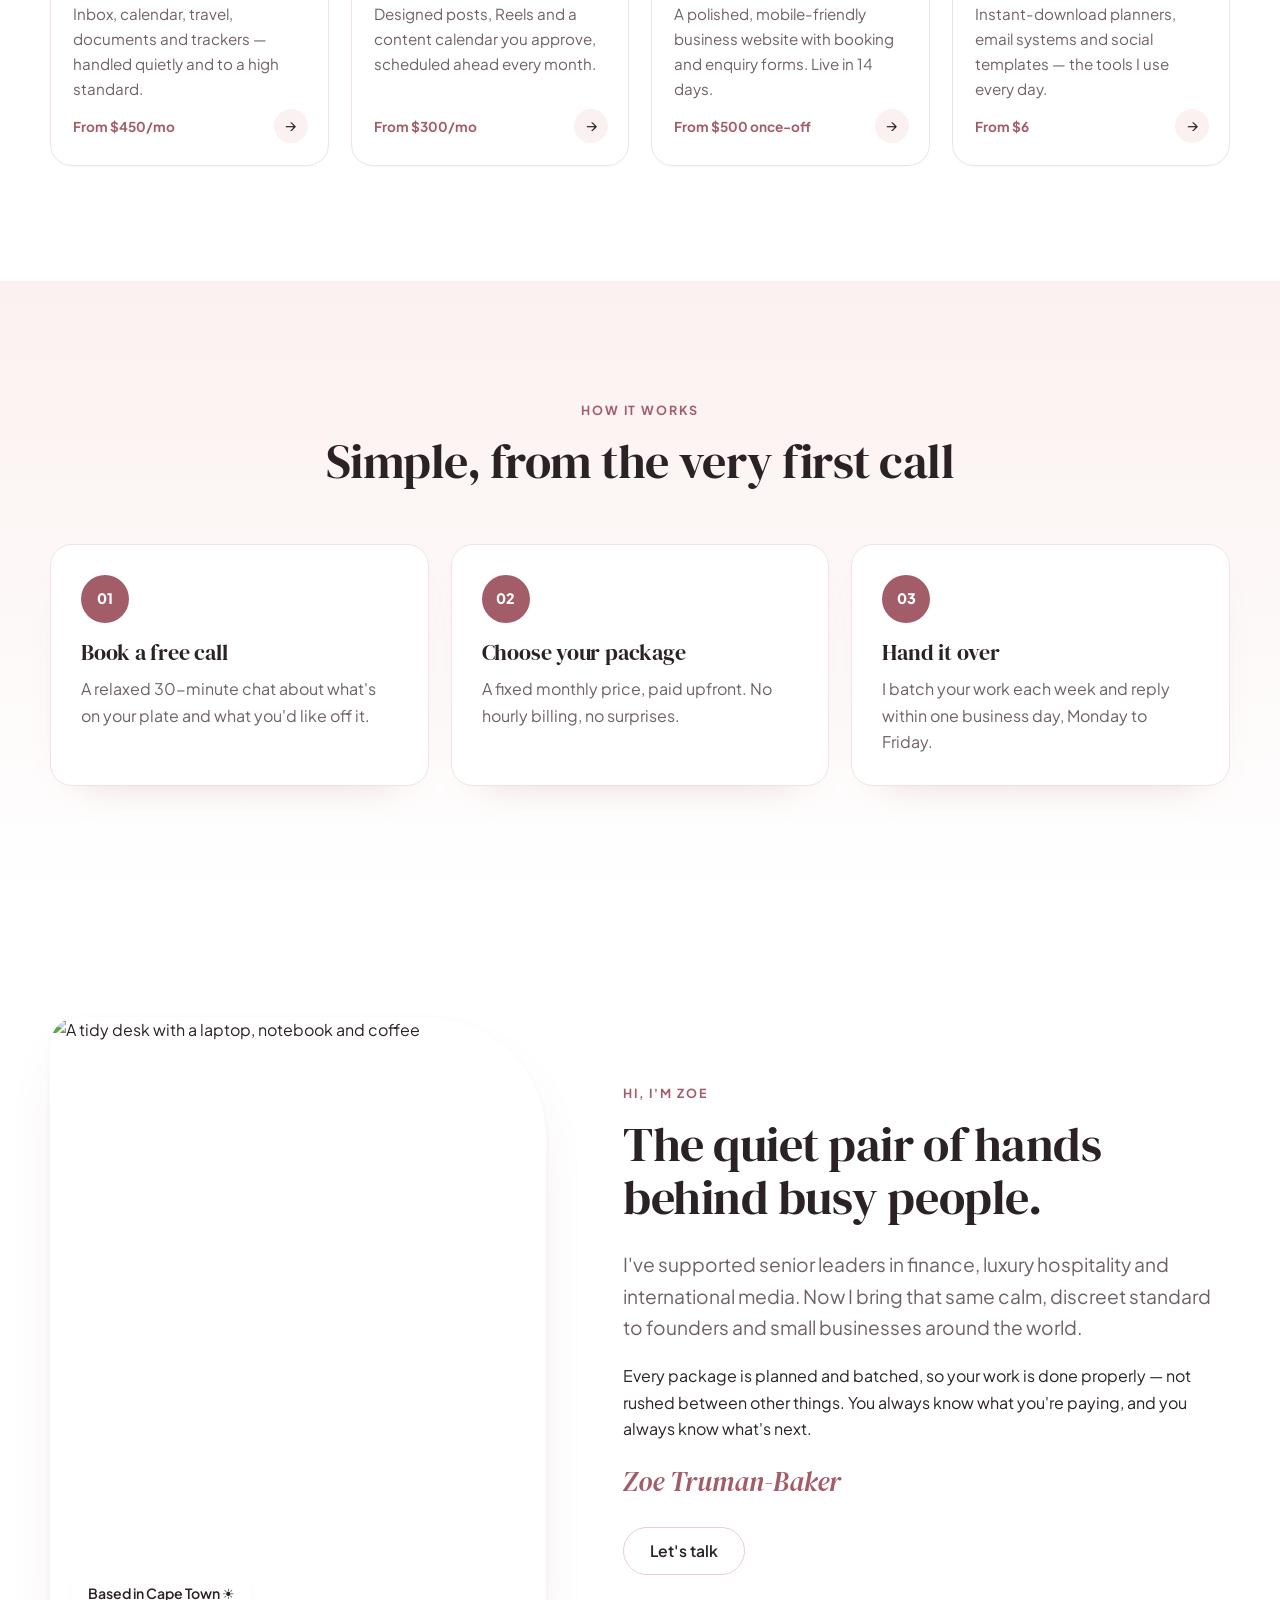
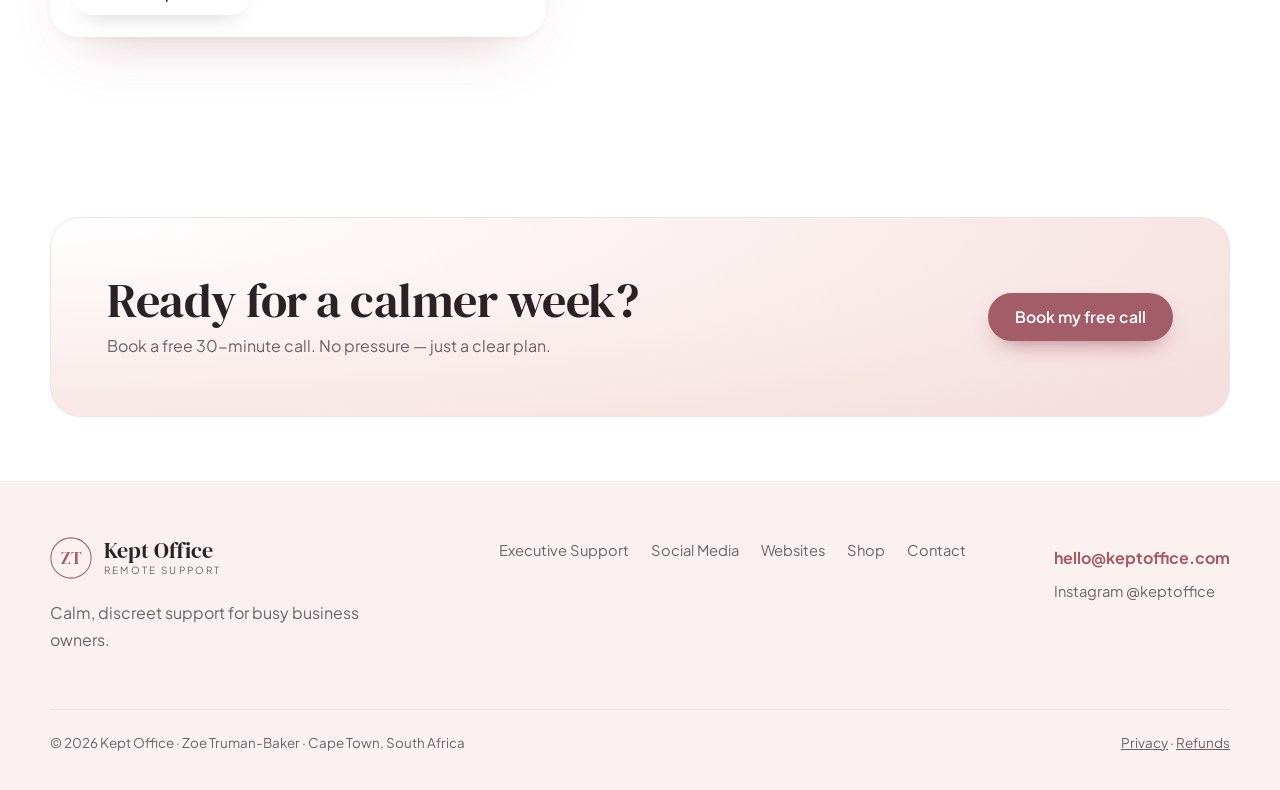
==== commit 5f45381e: "Shop: realistic product mock-ups with real sample content" ====
--- a/option-1-blush/index.html
+++ b/option-1-blush/index.html
@@ -12,8 +12,9 @@
   <link rel="icon" href="data:image/svg+xml,%3Csvg xmlns='http://www.w3.org/2000/svg' viewBox='0 0 48 48'%3E%3Ccircle cx='24' cy='24' r='24' fill='%23F7E1E0'/%3E%3Ctext x='24' y='31' text-anchor='middle' font-family='Georgia' font-size='19' fill='%23A35D69'%3EZT%3C/text%3E%3C/svg%3E">
   <link rel="preconnect" href="https://fonts.googleapis.com">
   <link rel="preconnect" href="https://fonts.gstatic.com" crossorigin>
-  <link href="https://fonts.googleapis.com/css2?family=DM+Serif+Display:ital@0;1&family=Plus+Jakarta+Sans:wght@400;500;600;700;800&display=swap" rel="stylesheet">
+  <link href="https://fonts.googleapis.com/css2?family=DM+Serif+Display:ital@0;1&family=Plus+Jakarta+Sans:wght@400;500;600;700;800&family=Caveat:wght@500&display=swap" rel="stylesheet">
   <link rel="stylesheet" href="../shared/base.css">
+  <link rel="stylesheet" href="../shared/mockups.css">
   <link rel="stylesheet" href="styles.css">
 </head>
 <body>
@@ -321,6 +322,7 @@
   </footer>
 
   <script src="../shared/content.js"></script>
+  <script src="../shared/mockups.js"></script>
   <script src="../shared/app.js"></script>
 </body>
 </html>
--- a/shared/mockups.css
+++ b/shared/mockups.css
@@ -0,0 +1,251 @@
+/* =========================================================
+   Kept Office — realistic shop mock-ups (see mockups.js)
+   Everything inside .mk is sized in container units (cqw),
+   so 1cqw = 1% of the mock-up's width.
+   ========================================================= */
+.mk {
+  --a: var(--pv-a, #0E7C6B); --b: var(--pv-b, #FF8A6B); --bg: var(--pv-bg, #F4F7F6); --ln: var(--pv-line, #D9E2E0);
+  --ink: #26252b; --soft: #7d7883;
+  position: relative; display: block; width: 100%; aspect-ratio: 300 / 210; overflow: hidden;
+  container-type: inline-size;
+  background:
+    radial-gradient(90% 70% at 25% 15%, rgba(255,255,255,.9), transparent 65%),
+    radial-gradient(60% 60% at 90% 100%, rgba(0,0,0,.05), transparent 70%),
+    var(--bg);
+  font-family: "Plus Jakarta Sans", system-ui, sans-serif; color: var(--ink); text-align: left; line-height: 1.35;
+  transition: transform .6s ease;
+}
+.mk * { box-sizing: border-box; }
+.mk b { font-weight: 700; }
+.mk img { display: block; width: 100%; height: 100%; object-fit: cover; }
+.mk ul, .mk ol { margin: 0; }
+.mk [style*="left"] { position: absolute; }
+.mk-hand { font-family: "Caveat", "Segoe Print", "Bradley Hand", cursive; color: #3a3550; font-weight: 500; }
+
+/* ---- paper ---- */
+.mk-paper { position: absolute; background: #fff; border-radius: .4cqw;
+  box-shadow: 0 .2cqw .5cqw rgba(40,20,20,.08), 0 2cqw 3.6cqw -1cqw rgba(60,30,30,.3); }
+.mk-brand { display: block; font-size: 1.35cqw; letter-spacing: .2em; font-weight: 700; color: var(--a); margin-bottom: 1cqw; }
+.mk-brand--gap { margin-top: 2cqw; }
+
+/* ---- desk props ---- */
+.mk-cup { position: absolute; width: 17cqw; aspect-ratio: 1; border-radius: 50%; background: #fff; z-index: 4;
+  box-shadow: 0 1.2cqw 2.4cqw -.6cqw rgba(60,30,30,.35), inset 0 -.4cqw .8cqw rgba(0,0,0,.06); }
+.mk-cup::before { content: ""; position: absolute; inset: 15%; border-radius: 50%;
+  background: radial-gradient(circle at 42% 38%, #a06a45 0, #6b3f25 45%, #3f2414 75%); box-shadow: 0 0 0 .7cqw #f4eee9; }
+.mk-cup::after { content: ""; position: absolute; right: -11%; top: 41%; width: 15%; height: 18%; border-radius: 0 50% 50% 0; background: #fff;
+  box-shadow: .4cqw .4cqw .8cqw rgba(0,0,0,.12); }
+.mk-pen { position: absolute; width: 30cqw; height: 1.4cqw; border-radius: 1cqw; z-index: 4;
+  background: linear-gradient(90deg, #c9a45c 0 4%, #1f1f22 4% 76%, #d8b66d 76% 80%, #1f1f22 80% 97%, #888 97%);
+  box-shadow: 0 1cqw 1.2cqw -.4cqw rgba(0,0,0,.4); }
+.mk-pencil { position: absolute; width: 34cqw; height: 1.4cqw; border-radius: 1cqw; z-index: 4;
+  background: linear-gradient(90deg, #f7f7f7 0 92%, #c8c8cc 92%); box-shadow: 0 1cqw 1.2cqw -.4cqw rgba(0,0,0,.35); }
+.mk-note { position: absolute; width: 14cqw; aspect-ratio: 1; z-index: 4; padding: 1.6cqw; background: #ffe9ae;
+  box-shadow: 0 1cqw 1.8cqw -.6cqw rgba(0,0,0,.3); font: 500 2.5cqw/1.1 "Caveat", cursive; color: #5b4a2a; font-style: normal; }
+.mk-badge { position: absolute; left: 3cqw; bottom: 3cqw; z-index: 6; max-width: 70%; white-space: nowrap; overflow: hidden; text-overflow: ellipsis;
+  padding: .9cqw 2.2cqw; border-radius: 99px; background: rgba(255,255,255,.94); box-shadow: 0 .5cqw 1.4cqw rgba(0,0,0,.12);
+  font-size: 2.3cqw; font-weight: 700; color: var(--ink); }
+
+/* ---- document ---- */
+.mk-doc { width: 44cqw; aspect-ratio: 1 / 1.414; padding: 4cqw 3.8cqw; overflow: hidden; z-index: 2; }
+.mk-doc--back { z-index: 1; background: #fbfafa; }
+.mk-doc__title { display: block; font-family: "DM Serif Display", Georgia, serif; font-weight: 400; font-size: 4cqw; line-height: 1.05; color: #1f1d24; margin-bottom: .8cqw; }
+.mk-doc__sub { display: block; font-size: 1.55cqw; color: var(--soft); padding-bottom: 1.6cqw; margin-bottom: 1.4cqw; border-bottom: .25cqw solid var(--ln); }
+.mk-doc__h { display: block; font-size: 1.75cqw; color: var(--a); margin: 1.4cqw 0 .5cqw; }
+.mk-doc__p { margin: 0; font-size: 1.6cqw; color: #55525a; }
+.mk-doc ol { padding-left: 2.4cqw; font-size: 1.7cqw; color: #46434b; }
+.mk-doc ol li { margin-bottom: 1.1cqw; padding-left: .4cqw; }
+.mk-doc ol li::marker { color: var(--a); font-weight: 700; }
+.mk-check { list-style: none; padding: 0; font-size: 1.7cqw; color: #46434b; }
+.mk-check li { position: relative; padding: .5cqw 0 .9cqw 3.2cqw; border-bottom: .2cqw dashed var(--ln); margin-bottom: .7cqw; }
+.mk-check li::before { content: ""; position: absolute; left: 0; top: .5cqw; width: 2cqw; height: 2cqw; border-radius: .5cqw; border: .25cqw solid var(--a); }
+.mk-check li.on::before { background: var(--a); }
+.mk-check li.on::after { content: ""; position: absolute; left: .65cqw; top: .85cqw; width: .7cqw; height: 1.1cqw; border: solid #fff; border-width: 0 .3cqw .3cqw 0; transform: rotate(45deg); }
+
+/* ---- laptop ---- */
+.mk-laptop { position: absolute; left: 12%; top: 6%; width: 76cqw; z-index: 2; }
+.mk-laptop__screen { background: #1c1c20; border-radius: 1.6cqw 1.6cqw .4cqw .4cqw; padding: 1.3cqw 1.3cqw 1.7cqw; box-shadow: 0 2.4cqw 4cqw -1.4cqw rgba(40,20,20,.45); }
+.mk-laptop__view { background: #fff; aspect-ratio: 16 / 10; overflow: hidden; border-radius: .3cqw; display: flex; flex-direction: column; }
+.mk-laptop__base { position: relative; height: 2.3cqw; margin: 0 -6cqw; border-radius: .3cqw .3cqw 2.6cqw 2.6cqw;
+  background: linear-gradient(#ececf0, #c3c3ca 70%, #a9a9b1); box-shadow: 0 1.6cqw 2.4cqw -1cqw rgba(0,0,0,.35); }
+.mk-laptop__base::before { content: ""; position: absolute; left: 42%; right: 42%; top: 0; height: .9cqw; border-radius: 0 0 1cqw 1cqw; background: #b3b3ba; }
+.mk-bar { flex: none; display: flex; align-items: center; gap: .6cqw; height: 3.4cqw; padding: 0 1.4cqw; background: #f1f0f3; border-bottom: .15cqw solid #e2e0e6; }
+.mk-bar i { width: 1cqw; height: 1cqw; border-radius: 50%; background: #ff5f57; }
+.mk-bar i:nth-child(2) { background: #febc2e; } .mk-bar i:nth-child(3) { background: #28c840; }
+.mk-bar span { flex: 1; text-align: center; font-size: 1.35cqw; color: #6d6a73; font-weight: 600; margin-right: 4cqw; }
+
+/* spreadsheet */
+.mk-ribbon { flex: none; display: flex; gap: 1cqw; padding: .9cqw 1.4cqw; border-bottom: .15cqw solid #e6e4ea; }
+.mk-ribbon i { width: 4cqw; height: 1.3cqw; border-radius: .3cqw; background: #e9e7ee; }
+.mk-ribbon i:first-child { background: var(--a); opacity: .85; }
+.mk-sheet { flex: 1; display: flex; gap: 1.4cqw; padding: 0; min-height: 0; }
+.mk-grid { border-collapse: collapse; font-size: 1.4cqw; flex: 1; align-self: flex-start; width: 100%; }
+.mk-grid th, .mk-grid td { border: .12cqw solid #e3e1e8; padding: .55cqw .9cqw; text-align: left; white-space: nowrap; }
+.mk-grid th { width: 3cqw; background: #f6f5f8; color: #9a96a1; font-weight: 600; text-align: center; }
+.mk-grid__abc th { background: #f6f5f8; }
+.mk-grid__hd td { background: var(--a); color: #fff; font-weight: 700; }
+.mk-grid__tot td { background: color-mix(in srgb, var(--a) 12%, #fff); font-weight: 700; }
+.mk-sheet--chart .mk-grid { flex: 1.3; }
+.mk-chart { flex: 1; margin: 1.2cqw 1.4cqw 1.2cqw 0; padding: 1.2cqw; border: .15cqw solid #e6e4ea; border-radius: .6cqw; display: flex; flex-direction: column; }
+.mk-chart b { font-size: 1.35cqw; }
+.mk-chart__bars { flex: 1; display: flex; align-items: flex-end; gap: 1.2cqw; padding: 1cqw .4cqw 2cqw; border-bottom: .15cqw solid #ddd; }
+.mk-chart__bars span { flex: 1; position: relative; border-radius: .4cqw .4cqw 0 0; background: linear-gradient(var(--b), var(--a)); }
+.mk-chart__bars i { position: absolute; bottom: -2.2cqw; left: 0; right: 0; text-align: center; font-size: 1.2cqw; font-style: normal; color: var(--soft); }
+.mk-tabsbar { flex: none; margin-top: auto; display: flex; gap: .4cqw; padding: .5cqw 1.4cqw; background: #f6f5f8; border-top: .15cqw solid #e6e4ea; font-size: 1.2cqw; color: var(--soft); }
+.mk-tabsbar span { padding: .3cqw 1.2cqw; border-radius: .3cqw; }
+.mk-tabsbar .on { background: #fff; color: var(--a); font-weight: 700; box-shadow: 0 .1cqw .3cqw rgba(0,0,0,.1); }
+
+/* workspace apps (dashboard + mail) */
+.mk-app { flex: 1; display: flex; min-height: 0; }
+.mk-side { width: 22%; flex: none; padding: 1.4cqw 1.2cqw; background: #f7f6f3; display: flex; flex-direction: column; gap: .5cqw; font-size: 1.35cqw; color: #5d5964; }
+.mk-side b { font-size: 1.35cqw; margin-bottom: .6cqw; color: var(--ink); }
+.mk-side span { padding: .45cqw .8cqw; border-radius: .4cqw; display: flex; justify-content: space-between; }
+.mk-side .on { background: #e9e6ee; color: var(--ink); font-weight: 700; }
+.mk-side em { font-style: normal; color: var(--soft); font-weight: 600; }
+.mk-main { flex: 1; padding: 1.8cqw 2cqw; min-width: 0; }
+.mk-main__title { display: block; font-family: "DM Serif Display", Georgia, serif; font-weight: 400; font-size: 3cqw; margin-bottom: 1.4cqw; }
+.mk-kanban { display: grid; grid-template-columns: repeat(3, 1fr); gap: 1.2cqw; }
+.mk-col { display: flex; flex-direction: column; gap: .8cqw; }
+.mk-col__h { display: flex; align-items: center; gap: .6cqw; font-size: 1.35cqw; font-weight: 700; }
+.mk-col__h em { font-style: normal; color: var(--soft); font-weight: 600; }
+.mk-col__h i { width: 1cqw; height: 1cqw; border-radius: 50%; }
+.mk-card { display: block; padding: 1cqw 1cqw 1.6cqw; border: .15cqw solid #e6e4ea; border-radius: .6cqw; background: #fff; font-size: 1.3cqw; box-shadow: 0 .2cqw .5cqw rgba(0,0,0,.05); }
+.mk-card i { display: block; width: 45%; height: .8cqw; border-radius: 1cqw; margin-top: .8cqw; opacity: .55; }
+.t0 { background: #c9c3d1; } .t1 { background: var(--b); } .t2 { background: var(--a); }
+.mk-side--mail .mk-compose { justify-content: center; margin-bottom: .6cqw; padding: .8cqw; border-radius: 1.6cqw; background: var(--a); color: #fff; font-weight: 700; }
+.mk-main--mail { padding: 0; display: flex; flex-direction: column; }
+.mk-zero { padding: 1.2cqw 1.8cqw; background: color-mix(in srgb, var(--a) 10%, #fff); color: var(--a); font-size: 1.45cqw; font-weight: 700; }
+.mk-msg { display: grid; grid-template-columns: 22% 1fr auto; gap: 1cqw; align-items: center; padding: 1.15cqw 1.8cqw; border-bottom: .15cqw solid #eeedf1; font-size: 1.35cqw; }
+.mk-msg span { color: #5d5964; overflow: hidden; white-space: nowrap; text-overflow: ellipsis; }
+.mk-tag { font-style: normal; font-size: 1.1cqw; font-weight: 700; padding: .25cqw .9cqw; border-radius: 1cqw; background: #eeedf1; color: #6d6a73; }
+.mk-tag--action { background: color-mix(in srgb, var(--b) 30%, #fff); color: #8a3b2b; }
+.mk-tag--done { background: color-mix(in srgb, var(--a) 18%, #fff); color: var(--a); }
+
+/* ---- calendar ---- */
+.mk-cal { width: 82cqw; padding: 2.6cqw 3cqw 3cqw; z-index: 2; }
+.mk-cal__head { display: flex; align-items: baseline; justify-content: space-between; margin-bottom: 1.4cqw; }
+.mk-cal__head b { font-family: "DM Serif Display", Georgia, serif; font-weight: 400; font-size: 5cqw; color: var(--a); line-height: 1; }
+.mk-cal__head span { font-size: 1.4cqw; letter-spacing: .22em; font-weight: 700; color: var(--soft); }
+.mk-cal__days, .mk-cal__grid { display: grid; grid-template-columns: repeat(7, 1fr); }
+.mk-cal__days span { font-size: 1.3cqw; font-weight: 700; text-transform: uppercase; letter-spacing: .1em; color: var(--soft); padding: 0 0 .6cqw .6cqw; }
+.mk-cal__grid { border-top: .15cqw solid var(--ln); border-left: .15cqw solid var(--ln); }
+.mk-cal__grid span { height: 8.6cqw; padding: .6cqw; border-right: .15cqw solid var(--ln); border-bottom: .15cqw solid var(--ln); display: flex; flex-direction: column; gap: .5cqw; }
+.mk-cal__grid .off { background: #faf9fa; }
+.mk-cal__grid em { font-style: normal; font-size: 1.3cqw; font-weight: 700; color: #6d6a73; }
+.mk-pill { font-style: normal; font-size: 1.15cqw; font-weight: 700; padding: .25cqw .7cqw; border-radius: .5cqw; align-self: flex-start; }
+.mk-pill--0 { background: color-mix(in srgb, var(--a) 16%, #fff); color: var(--a); }
+.mk-pill--1 { background: color-mix(in srgb, var(--b) 32%, #fff); color: #8a3b2b; }
+.mk-pill--2 { background: #efedf3; color: #5d5964; }
+
+/* ---- social posts ---- */
+.mk-sq { width: 32cqw; aspect-ratio: 1; border-radius: .6cqw; overflow: hidden; background: #fff; padding: 0;
+  box-shadow: 0 .3cqw .6cqw rgba(0,0,0,.08), 0 2.4cqw 4cqw -1.4cqw rgba(60,30,30,.45); }
+.mk-sq__in { position: relative; display: block; width: 100%; height: 100%; }
+.mk-sq__in > img { position: absolute; inset: 0; }
+.mk-shade { position: absolute; inset: 0; background: linear-gradient(180deg, transparent 35%, rgba(20,15,20,.72)); }
+.mk-sq__body { position: absolute; inset: 0; padding: 3cqw; display: flex; flex-direction: column; justify-content: flex-end; gap: 1cqw; }
+.mk-sq__text { font-family: "DM Serif Display", Georgia, serif; font-weight: 400; font-size: 3.6cqw; line-height: 1.08; }
+.mk-sq__quote { font-family: "DM Serif Display", Georgia, serif; font-weight: 400; font-style: italic; font-size: 3.8cqw; line-height: 1.15; }
+.mk-sq__body small { font-size: 1.4cqw; font-weight: 700; letter-spacing: .12em; text-transform: uppercase; opacity: .85; }
+.mk-sq--photo { color: #fff; }
+.mk-sq--soft { background: color-mix(in srgb, var(--b) 28%, #fff); color: var(--ink); }
+.mk-sq--accent { background: var(--a); color: #fff; }
+.mk-sq--paper { background: #fff; color: var(--ink); }
+.mk-sq--soft .mk-sq__body, .mk-sq--accent .mk-sq__body { justify-content: center; text-align: center; align-items: center; }
+.mk-sq--paper .mk-sq__body { justify-content: center; border: .8cqw solid color-mix(in srgb, var(--a) 14%, #fff); }
+.mk-sq--paper .mk-sq__text { color: var(--a); }
+
+/* ---- phones / stories ---- */
+.mk-phone { width: 21cqw; aspect-ratio: 9 / 19; padding: .9cqw; border-radius: 3.2cqw; background: #141416;
+  box-shadow: inset 0 0 0 .25cqw #3a3a3f, 0 2.4cqw 4cqw -1.4cqw rgba(40,20,20,.5); }
+.mk-phone--lg { width: 23cqw; }
+.mk-phone__screen { position: relative; display: block; width: 100%; height: 100%; border-radius: 2.4cqw; overflow: hidden; background: #000; }
+.mk-story { position: absolute; inset: 0; display: block; color: #fff; }
+.mk-story > img { position: absolute; inset: 0; }
+.mk-story--accent { background: linear-gradient(160deg, var(--a), color-mix(in srgb, var(--a) 55%, var(--b))); }
+.mk-story__top { position: absolute; top: 1.4cqw; left: 1.2cqw; right: 1.2cqw; display: flex; gap: .5cqw; }
+.mk-story__top i { flex: 1; height: .35cqw; border-radius: 1cqw; background: rgba(255,255,255,.5); }
+.mk-story__top i:first-child { background: #fff; }
+.mk-story__who { position: absolute; top: 2.6cqw; left: 1.2cqw; display: flex; align-items: center; gap: .6cqw; font-size: 1.2cqw; font-weight: 700; text-shadow: 0 .1cqw .4cqw rgba(0,0,0,.4); }
+.mk-story__who i { width: 2.2cqw; height: 2.2cqw; border-radius: 50%; background: var(--b); border: .25cqw solid #fff; }
+.mk-poll { position: absolute; left: 1.8cqw; right: 1.8cqw; top: 46%; padding: 1.4cqw; border-radius: 1.4cqw; background: #fff; color: var(--ink); text-align: center; box-shadow: 0 .6cqw 1.6cqw rgba(0,0,0,.25); }
+.mk-poll b { display: block; font-size: 1.4cqw; margin-bottom: 1cqw; }
+.mk-poll span { display: grid; grid-template-columns: 1fr 1fr; gap: .6cqw; }
+.mk-poll i { font-style: normal; font-size: 1.3cqw; font-weight: 700; padding: .7cqw 0; border-radius: .8cqw; background: #f1eff4; color: var(--a); }
+.mk-ask { position: absolute; left: 1.8cqw; right: 1.8cqw; top: 34%; border-radius: 1.4cqw; overflow: hidden; background: #fff; text-align: center; box-shadow: 0 .6cqw 1.6cqw rgba(0,0,0,.25); }
+.mk-ask b { display: block; padding: 1.4cqw 1.2cqw; font-size: 1.45cqw; color: #fff; background: var(--b); }
+.mk-ask i { display: block; padding: 1.2cqw; font-size: 1.25cqw; font-style: normal; color: #9a96a1; }
+.mk-story__cta { position: absolute; left: 0; right: 0; bottom: 0; padding: 6cqw 1.8cqw 2.4cqw; background: linear-gradient(transparent, rgba(0,0,0,.65)); display: flex; flex-direction: column; gap: .5cqw; }
+.mk-story__cta b { font-family: "DM Serif Display", Georgia, serif; font-weight: 400; font-size: 3cqw; }
+.mk-story__cta small { align-self: flex-start; font-size: 1.2cqw; font-weight: 700; padding: .4cqw 1cqw; border-radius: 1cqw; background: #fff; color: var(--ink); }
+
+/* ---- paper planner spread ---- */
+.mk-spread { display: flex; width: 76cqw; z-index: 2; filter: drop-shadow(0 2cqw 2cqw rgba(60,30,30,.28)); }
+.mk-page { flex: 1; aspect-ratio: 1 / 1.3; background: #fff; padding: 3cqw 3cqw; overflow: hidden; }
+.mk-page:first-child { border-radius: .6cqw 0 0 .6cqw; background: linear-gradient(90deg, #fff 85%, #f2efef); }
+.mk-page:last-child { border-radius: 0 .6cqw .6cqw 0; background: linear-gradient(270deg, #fff 85%, #f2efef); }
+.mk-rings { width: 2cqw; flex: none; background: repeating-linear-gradient(180deg, transparent 0 1.6cqw, #9b98a0 1.6cqw 2.4cqw, transparent 2.4cqw 4cqw), linear-gradient(90deg, #f2efef, #e8e4e4, #f2efef); }
+.mk-hand--lg { display: block; font-size: 3.6cqw; color: var(--a); margin: -.4cqw 0 1cqw; }
+.mk-day { border-top: .2cqw solid var(--ln); padding: .8cqw 0 .4cqw; }
+.mk-day b { display: block; font-size: 1.3cqw; letter-spacing: .14em; text-transform: uppercase; color: var(--soft); }
+.mk-day .mk-hand, .mk-line .mk-hand { display: block; font-size: 2.4cqw; line-height: 1.25; border-bottom: .15cqw solid #f0eded; }
+.mk-day > span:last-child { display: block; height: 2.4cqw; border-bottom: .15cqw solid #f0eded; }
+.mk-line { display: flex; gap: 1cqw; align-items: baseline; }
+.mk-line em { font-style: normal; font-weight: 700; font-size: 1.5cqw; color: var(--a); }
+.mk-line .mk-hand { flex: 1; }
+.mk-habit { display: flex; align-items: center; gap: .7cqw; margin-bottom: .7cqw; font-size: 1.3cqw; color: var(--soft); }
+.mk-habit span { width: 6cqw; }
+.mk-habit i { width: 1.9cqw; height: 1.9cqw; border-radius: 50%; border: .2cqw solid var(--ln); }
+.mk-habit i.on { background: var(--b); border-color: var(--b); }
+.mk-lines { height: 10cqw; background: repeating-linear-gradient(180deg, transparent 0 2.3cqw, #f0eded 2.3cqw 2.45cqw); }
+
+/* ---- 90-day goals ---- */
+.mk-goal { margin: 1.2cqw 0 1.6cqw; }
+.mk-goal span { display: flex; justify-content: space-between; font-size: 1.6cqw; margin-bottom: .6cqw; }
+.mk-goal em { font-style: normal; font-weight: 700; color: var(--a); }
+.mk-goal i { display: block; height: 1.2cqw; border-radius: 1cqw; background: #f1eef0; overflow: hidden; }
+.mk-goal s { display: block; height: 100%; border-radius: 1cqw; background: linear-gradient(90deg, var(--b), var(--a)); }
+.mk-weeks { display: grid; grid-template-columns: repeat(6, 1fr); gap: .7cqw; }
+.mk-weeks i { font-style: normal; text-align: center; font-size: 1.3cqw; font-weight: 700; padding: .6cqw 0; border-radius: .5cqw; border: .2cqw solid var(--ln); color: var(--soft); }
+.mk-weeks i.on { background: var(--a); border-color: var(--a); color: #fff; }
+
+/* ---- tablet (digital planner) ---- */
+.mk-tablet { width: 74cqw; padding: 1.8cqw; border-radius: 3.2cqw; background: #1b1b1f; z-index: 2;
+  box-shadow: inset 0 0 0 .3cqw #3a3a40, 0 2.4cqw 4cqw -1.4cqw rgba(40,20,20,.5); }
+.mk-tablet__view { display: flex; aspect-ratio: 4 / 3; border-radius: 1.4cqw; overflow: hidden; background: #fffdfb; }
+.mk-daily { flex: 1; display: grid; grid-template-columns: 1fr 1fr; gap: 2.4cqw; padding: 3cqw; }
+.mk-daily__date { display: block; font-family: "DM Serif Display", Georgia, serif; font-weight: 400; font-size: 7cqw; line-height: 1; color: var(--ink); margin-bottom: 1.4cqw; }
+.mk-slot { display: flex; gap: 1.2cqw; align-items: baseline; border-bottom: .15cqw solid #efeaea; padding: .5cqw 0; }
+.mk-slot em { font-style: normal; font-size: 1.3cqw; font-weight: 700; color: var(--soft); width: 5cqw; }
+.mk-slot .mk-hand, .mk-daily .mk-check .mk-hand { font-size: 2.3cqw; }
+.mk-daily .mk-check li { padding-top: 0; }
+.mk-mtabs { width: 6cqw; flex: none; display: flex; flex-direction: column; gap: .4cqw; padding: 2cqw 0; background: #f6f1f1; }
+.mk-mtabs span { font-size: 1.2cqw; font-weight: 700; text-align: center; padding: .7cqw 0; color: var(--soft); border-radius: .6cqw 0 0 .6cqw; margin-left: .8cqw; background: color-mix(in srgb, var(--b) 18%, #fff); }
+.mk-mtabs .on { background: var(--a); color: #fff; }
+
+/* ---- invoice ---- */
+.mk-inv { width: 46cqw; }
+.mk-inv__top { display: flex; justify-content: space-between; align-items: center; margin-bottom: 2.2cqw; }
+.mk-logo { display: grid; place-items: center; width: 7cqw; height: 7cqw; border-radius: 50%; border: .2cqw dashed var(--a); font-size: 1.1cqw; font-weight: 700; color: var(--a); text-align: center; line-height: 1.2; }
+.mk-inv .mk-doc__title { font-size: 4.6cqw; color: var(--a); margin: 0; }
+.mk-inv__meta { display: flex; justify-content: space-between; gap: 2cqw; font-size: 1.45cqw; margin-bottom: 2.2cqw; }
+.mk-inv__meta em { display: block; font-style: normal; font-size: 1.15cqw; font-weight: 700; letter-spacing: .14em; text-transform: uppercase; color: var(--soft); }
+.mk-inv__meta span:last-child { text-align: right; }
+.mk-inv__row { display: flex; justify-content: space-between; gap: 2cqw; font-size: 1.45cqw; padding: .9cqw 0; border-bottom: .15cqw solid #eeeaee; }
+.mk-inv__row--hd { font-size: 1.15cqw; font-weight: 700; letter-spacing: .12em; text-transform: uppercase; color: #fff; background: var(--a); padding: .8cqw 1cqw; border: 0; border-radius: .4cqw; }
+.mk-inv__sum { display: grid; grid-template-columns: 1fr auto; gap: .6cqw 3cqw; width: 70%; margin: 1.8cqw 0 0 auto; font-size: 1.45cqw; }
+.mk-inv__sum b { font-size: 1.9cqw; padding-top: .7cqw; border-top: .2cqw solid var(--ink); }
+.mk-inv__thanks { display: block; margin-top: 3cqw; font-family: "Caveat", cursive; font-size: 2.6cqw; color: var(--a); }
+
+/* ---- placement inside the shop ---- */
+.prod__preview .mk, .bundle__preview .mk { height: 100%; }
+.prod:hover .prod__preview .mk { transform: scale(1.04); }
+.bundle__preview { aspect-ratio: 300 / 210; }
+.prod__body { flex: 1; align-content: start; }
+.prod__fmt { font-size: .8rem; color: var(--muted); }
+.prod__foot { display: flex; align-items: center; justify-content: space-between; gap: 8px; margin-top: 8px; }
+.prod__price small { font-weight: 500; font-size: .78rem; color: var(--muted); }
+.prod__view { font-size: .8rem; font-weight: 700; padding: 6px 12px; border-radius: 999px; background: var(--chip-bg); color: var(--ink); transition: background .2s, color .2s; }
+.prod:hover .prod__view, .prod:focus-visible .prod__view { background: var(--accent); color: var(--accent-ink, #fff); }
+.pmodal__preview { display: grid; align-items: center; background: var(--pv-bg, var(--chip-bg)); }
+@media (prefers-reduced-motion: reduce) { .mk { transition: none; } }
